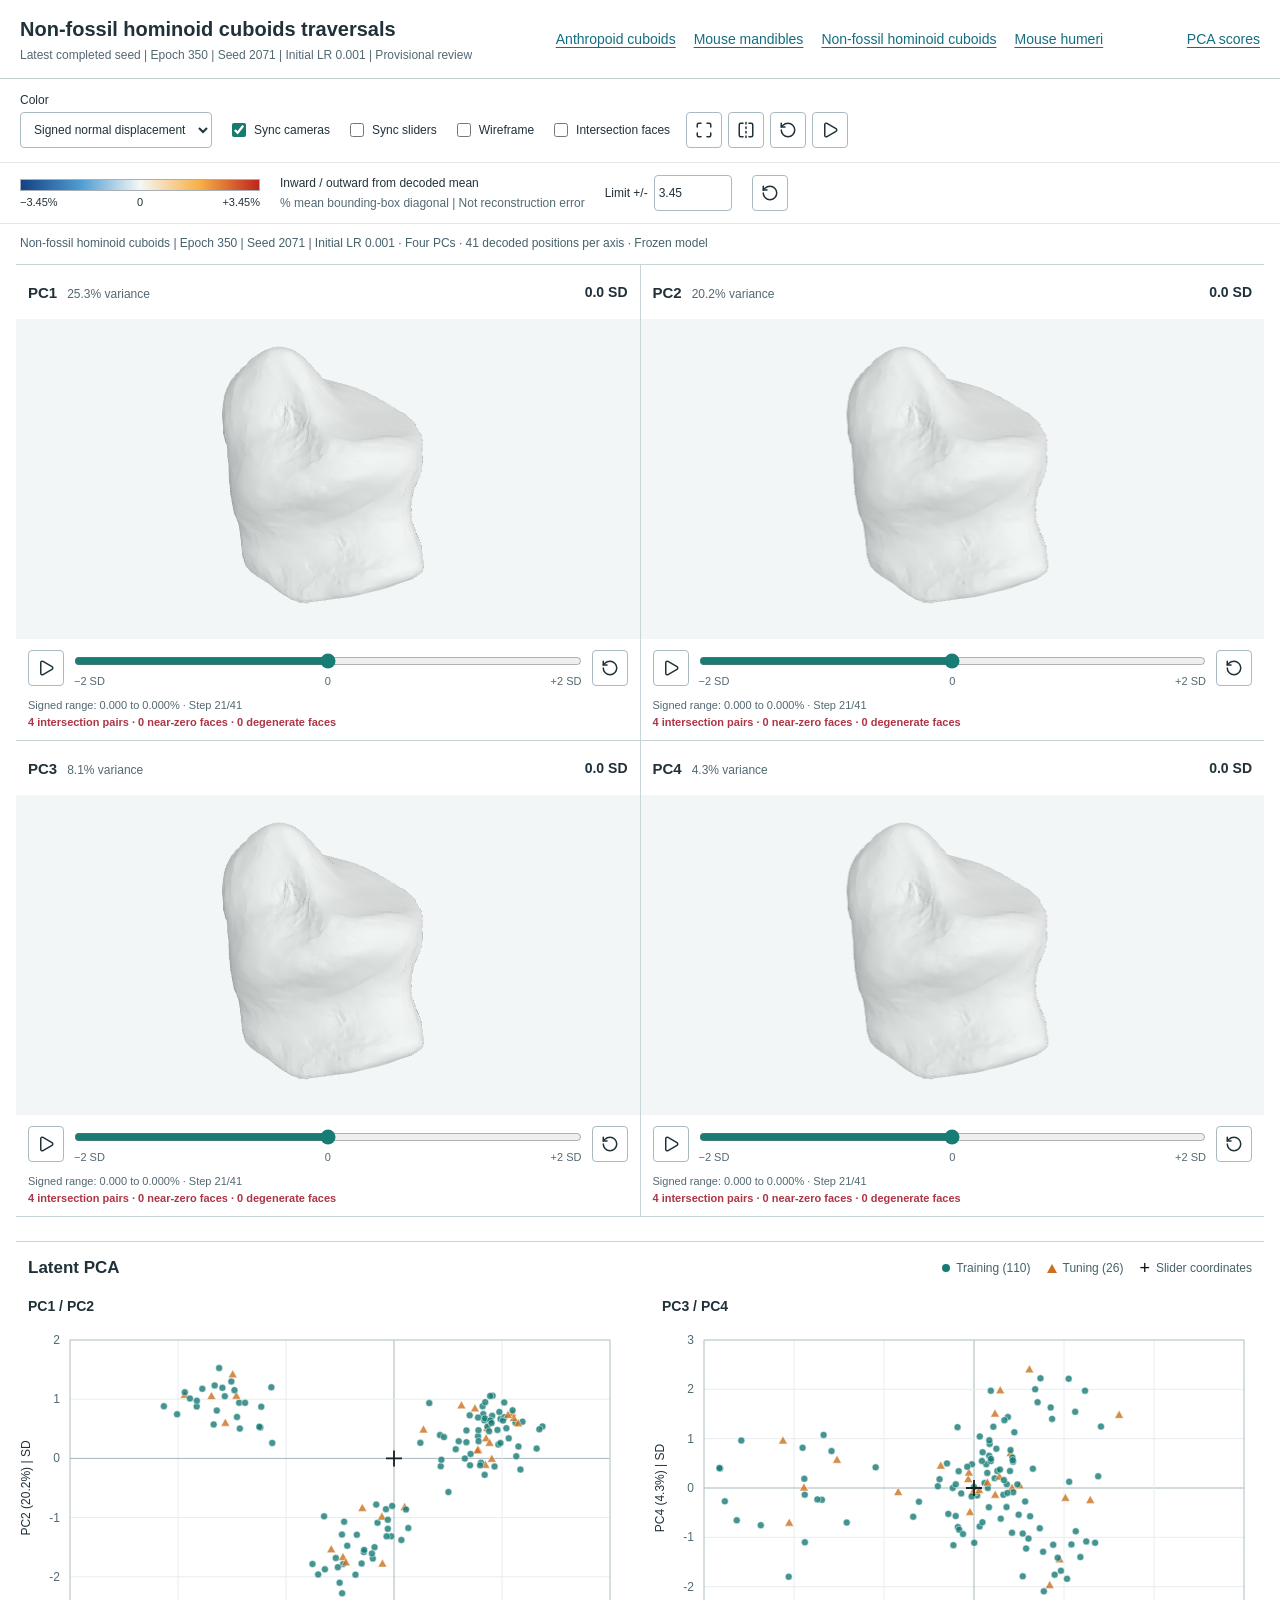
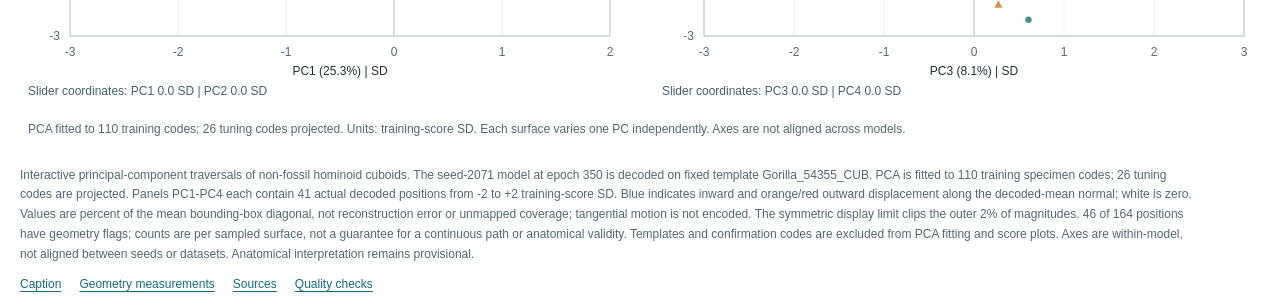
==== site/hominoids/viewer/index.html @ 2d82a7a1 "Publish current four-dataset traversal viewers without score downloads" ====
<!doctype html>
<html lang="en">
<head>
  <meta charset="utf-8">
  <meta name="viewport" content="width=device-width,initial-scale=1">
  <title>Non-fossil hominoid cuboids | Current model traversals</title>
  <link rel="stylesheet" href="traversals.css">
  <script type="importmap">{"imports":{"three":"./vendor/three.module.min.js"}}</script>
</head>
<body>
  <header>
    <div><h1>Non-fossil hominoid cuboids traversals</h1><p>Latest completed seed | Epoch 350 | Seed 2071 | Initial LR 0.001 | Provisional review</p></div>
    <nav aria-label="Datasets"><a href="../../cuboid/viewer/">Anthropoid cuboids</a><a href="../../mandible/viewer/">Mouse mandibles</a><a href="../../hominoids/viewer/" aria-current="page">Non-fossil hominoid cuboids</a><a href="../../humeri/viewer/">Mouse humeri</a></nav><nav aria-label="Review sections"><a href="#scores">PCA scores</a></nav>
  </header>
  <section class="toolbar" aria-label="Traversal controls">
    <label>Color<select id="color"><option value="signed">Signed normal displacement</option><option value="neutral">Neutral surface</option></select></label>
    <label class="check"><input type="checkbox" id="sync-cameras" checked>Sync cameras</label>
    <label class="check"><input type="checkbox" id="sync-sliders">Sync sliders</label>
    <label class="check"><input type="checkbox" id="wire">Wireframe</label>
    <label class="check"><input type="checkbox" id="defects">Intersection faces</label>
    <div class="tools">
      <button id="fit" title="Fit all surfaces" aria-label="Fit all surfaces"><i data-lucide="maximize"></i></button>
      <button id="flip" title="Opposite side" aria-label="Opposite side"><i data-lucide="flip-horizontal"></i></button>
      <button id="zero-all" title="Reset all axes to the decoded mean" aria-label="Reset all axes to the decoded mean"><i data-lucide="rotate-ccw"></i></button>
      <button id="play-all" title="Play all traversals" aria-label="Play all traversals"><i data-lucide="play"></i></button>
    </div>
  </section>
  <section id="scale-bar" class="scale-bar" aria-label="Signed displacement scale">
    <div class="color-scale"><div class="ramp"></div><div class="ticks"><span id="negative-label"></span><span>0</span><span id="positive-label"></span></div></div>
    <div class="scale-copy"><strong>Inward / outward from decoded mean</strong><span>% mean bounding-box diagonal | Not reconstruction error</span></div>
    <label class="scale-input">Limit +/-<input id="limit" type="number" step="0.1" min="0.01" max="20" aria-label="Shared signed displacement limit"></label>
    <button id="scale-reset" title="Restore the shared 98th-percentile scale" aria-label="Restore default color scale"><i data-lucide="rotate-ccw"></i></button>
  </section>
  <p id="status" role="status">Loading verified traversal data...</p>
  <main id="grid" aria-label="Four decoded principal components"></main>
  <section id="scores" class="scores" aria-labelledby="scores-title">
    <div class="scores-heading"><h2 id="scores-title">Latent PCA</h2><div class="score-legend"><span><b class="training-symbol"></b>Training (110)</span><span><b class="tuning-symbol"></b>Tuning (26)</span><span><b class="guide-symbol">+</b>Slider coordinates</span></div></div>
    <div class="plots"><section class="plot-panel"><h3>PC1 / PC2</h3><svg id="scores12" class="score-plot" role="img" aria-label="Training and tuning specimen scores on PC1 and PC2"></svg><output id="score-guide12" class="score-position"></output></section><section class="plot-panel"><h3>PC3 / PC4</h3><svg id="scores34" class="score-plot" role="img" aria-label="Training and tuning specimen scores on PC3 and PC4"></svg><output id="score-guide34" class="score-position"></output></section></div>
    <p class="score-note">PCA fitted to 110 training codes; 26 tuning codes projected. Units: training-score SD. Each surface varies one PC independently. Axes are not aligned across models.</p>
  </section>
  <div id="score-tooltip" class="score-tooltip" role="status" hidden></div>
  <footer>
    <p>Interactive principal-component traversals of non-fossil hominoid cuboids. The seed-2071 model at epoch 350 is decoded on fixed template Gorilla_54355_CUB. PCA is fitted to 110 training specimen codes; 26 tuning codes are projected. Panels PC1-PC4 each contain 41 actual decoded positions from -2 to +2 training-score SD. Blue indicates inward and orange/red outward displacement along the decoded-mean normal; white is zero. Values are percent of the mean bounding-box diagonal, not reconstruction error or unmapped coverage; tangential motion is not encoded. The symmetric display limit clips the outer 2% of magnitudes. 46 of 164 positions have geometry flags; counts are per sampled surface, not a guarantee for a continuous path or anatomical validity. Templates and confirmation codes are excluded from PCA fitting and score plots. Axes are within-model, not aligned between seeds or datasets. Anatomical interpretation remains provisional.
</p>
    <nav aria-label="Evidence"><a href="../traversals/caption.txt">Caption</a><a href="../traversals/geometry.csv">Geometry measurements</a><a href="../traversals/provenance.json">Sources</a><a href="../traversals/QA.txt">Quality checks</a></nav>
  </footer>
  <script src="vendor/lucide.min.js"></script>
  <script type="module" src="traversals.js"></script>
</body>
</html>
---- site/hominoids/viewer/traversals.css ----
*{box-sizing:border-box}body{margin:0;color:#213139;background:#fff;font:14px Arial,system-ui,sans-serif;letter-spacing:0}header{padding:16px 20px;border-bottom:1px solid #c2cdd0;display:flex;flex-wrap:wrap;gap:12px 24px;align-items:center;justify-content:space-between}h1{font-size:20px;line-height:1.35;margin:0}header p{margin:5px 0 0;color:#536872;font-size:12px}a{color:#146d80;text-underline-offset:3px}nav{display:flex;gap:18px;flex-wrap:wrap}label{display:flex;flex-direction:column;gap:5px;font-size:12px;min-width:0}.toolbar{display:flex;flex-wrap:wrap;align-items:end;gap:10px 16px;padding:14px 20px}button,select,input[type=number]{height:36px;border:1px solid #a9bac1;background:#fff;border-radius:4px;color:inherit;font:inherit}select{padding:0 9px;max-width:100%}button{width:36px;flex:0 0 36px;display:grid;place-items:center;cursor:pointer}button:hover{background:#e8eff0}button[aria-pressed=true]{background:#d6eee8;border-color:#287a65}button:disabled{opacity:.4;cursor:wait}button svg{width:18px;height:18px;pointer-events:none}button:focus-visible,input:focus-visible,select:focus-visible,a:focus-visible{outline:2px solid #147286;outline-offset:3px}.tools{display:flex;gap:6px}.check{flex-direction:row;align-items:center;height:36px;white-space:nowrap}input[type=checkbox]{accent-color:#147b6d;width:14px;height:14px}.scale-bar{display:flex;align-items:center;flex-wrap:wrap;gap:12px 20px;border-top:1px solid #e1e6e8;border-bottom:1px solid #e1e6e8;padding:12px 20px}.color-scale{width:240px;max-width:100%;flex:0 1 240px}.ramp{height:12px;border:1px solid #a8b0b5;background:linear-gradient(to right,rgb(20,66,133),rgb(79,156,209),rgb(245,247,245),rgb(247,176,71),rgb(189,38,28))}.ticks{display:flex;justify-content:space-between;font-size:11px;margin-top:5px;font-variant-numeric:tabular-nums}.scale-copy{display:flex;flex-direction:column;gap:4px;font-size:12px;line-height:1.35}.scale-copy strong{font-weight:500}.scale-copy span{color:#536872}.scale-input{flex-direction:row;align-items:center;gap:6px}input[type=number]{width:78px;padding:4px;font-variant-numeric:tabular-nums}#status{padding:0 20px;margin:10px 0;min-height:20px;color:#46616b;font-size:12px;line-height:1.5}main{display:grid;grid-template-columns:repeat(2,minmax(0,1fr));gap:1px;background:#c7d4d8;margin:0 16px;border-top:1px solid #c7d4d8;border-bottom:1px solid #c7d4d8}.panel{min-width:0;background:#fff}.heading{min-height:54px;padding:10px 12px;display:flex;align-items:center;justify-content:space-between;gap:12px}.heading h2{font-size:15px;margin:0;line-height:1.4}.variance{font-size:12px;font-weight:normal;color:#536872;margin-left:10px}.position{font:600 14px Arial,sans-serif;min-width:62px;text-align:right;font-variant-numeric:tabular-nums}.surface{display:block;width:100%;height:320px;touch-action:none;background:#f2f6f7}.slider-row{padding:10px 12px;display:flex;gap:10px;align-items:center}.slider-wrap{flex:1;min-width:0}.slider-wrap input{display:block;width:100%;height:24px;margin:0;accent-color:#167c74;cursor:pointer}.slider-labels{display:flex;justify-content:space-between;font-size:11px;color:#536872;margin-top:2px}.quality{min-height:42px;padding:0 12px 10px;font-size:11px;line-height:1.5;color:#536872;font-variant-numeric:tabular-nums}.quality strong{color:#ae3546;font-weight:600}footer{font-size:12px;padding:14px 20px;line-height:1.65;color:#536872}footer p{max-width:1180px;margin:0 0 8px}footer nav{margin-top:10px}body[data-loaded=loading] main{opacity:.38;pointer-events:none}body[data-loaded=error] #status{color:#ad243b}[hidden]{display:none!important}@media(min-width:1600px){.surface{height:380px}}@media(max-width:650px){header,.toolbar,.scale-bar{padding:12px}.toolbar{gap:10px 12px}.toolbar>label:first-child{width:100%}.toolbar>label:first-child select{width:100%}main{grid-template-columns:minmax(0,1fr);margin:0 8px}.surface{height:280px}.scale-copy{flex-basis:100%;order:3}.color-scale{flex-basis:200px}.scale-bar{gap:10px}#status{padding:0 12px}h1{font-size:18px}footer{padding:14px 12px}.heading{min-height:52px}.variance{margin-left:6px}.quality{min-height:46px}}
.scores{margin:24px 16px 0;border-top:1px solid #c7d4d8;padding-top:16px;scroll-margin-top:12px}.scores-heading{display:flex;align-items:center;justify-content:space-between;gap:12px;flex-wrap:wrap;margin:0 12px 12px}.scores h2{font-size:17px;margin:0}.score-legend{display:flex;gap:16px;flex-wrap:wrap;font-size:12px;color:#46616b}.score-legend span{display:flex;align-items:center;gap:6px}.training-symbol{width:8px;height:8px;border-radius:50%;background:#157b75}.tuning-symbol{width:0;height:0;border-left:5px solid transparent;border-right:5px solid transparent;border-bottom:9px solid #cb711d}.guide-symbol{font-size:18px;color:#111;font-weight:400;line-height:10px}.plots{display:grid;grid-template-columns:repeat(2,minmax(0,1fr));gap:20px}.plot-panel{min-width:0}.plot-panel h3{font-size:14px;margin:8px 12px}.score-plot{width:100%;height:360px;display:block;overflow:visible}.score-plot text{font:12px Arial,sans-serif;fill:#536872}.score-plot .axis-label{fill:#213139}.score-point{stroke:#fff;stroke-width:.5;fill-opacity:.8;cursor:crosshair}.score-point.train{fill:#157b75}.score-point.tune{fill:#cb711d}.score-point:hover{stroke:#111;stroke-width:1.4;fill-opacity:1}.score-guide{fill:none;stroke:#172025;stroke-width:1.8;pointer-events:none}.score-position{display:block;margin:0 12px 8px;font-size:12px;color:#46616b;min-height:18px;line-height:1.5;font-variant-numeric:tabular-nums}.score-note{font-size:12px;color:#536872;line-height:1.6;margin:12px}.score-tooltip{position:fixed;z-index:10;padding:8px 10px;background:#fff;border:1px solid #a9bac1;border-radius:4px;max-width:min(350px,calc(100vw - 16px));font:12px/1.5 Arial,sans-serif;box-shadow:0 2px 8px #0002;overflow-wrap:anywhere;pointer-events:none}a,footer p{overflow-wrap:anywhere}
@media(max-width:650px){.color-scale{flex-basis:150px}.toolbar>label.check{width:auto}.scores{margin:20px 8px 0}.plots{grid-template-columns:minmax(0,1fr);gap:16px}.score-legend{gap:10px}.scores-heading{margin:0 8px 12px}.score-position{font-size:11px}.heading h2{display:flex;flex-wrap:wrap;gap:2px 6px}.variance{margin:0}}
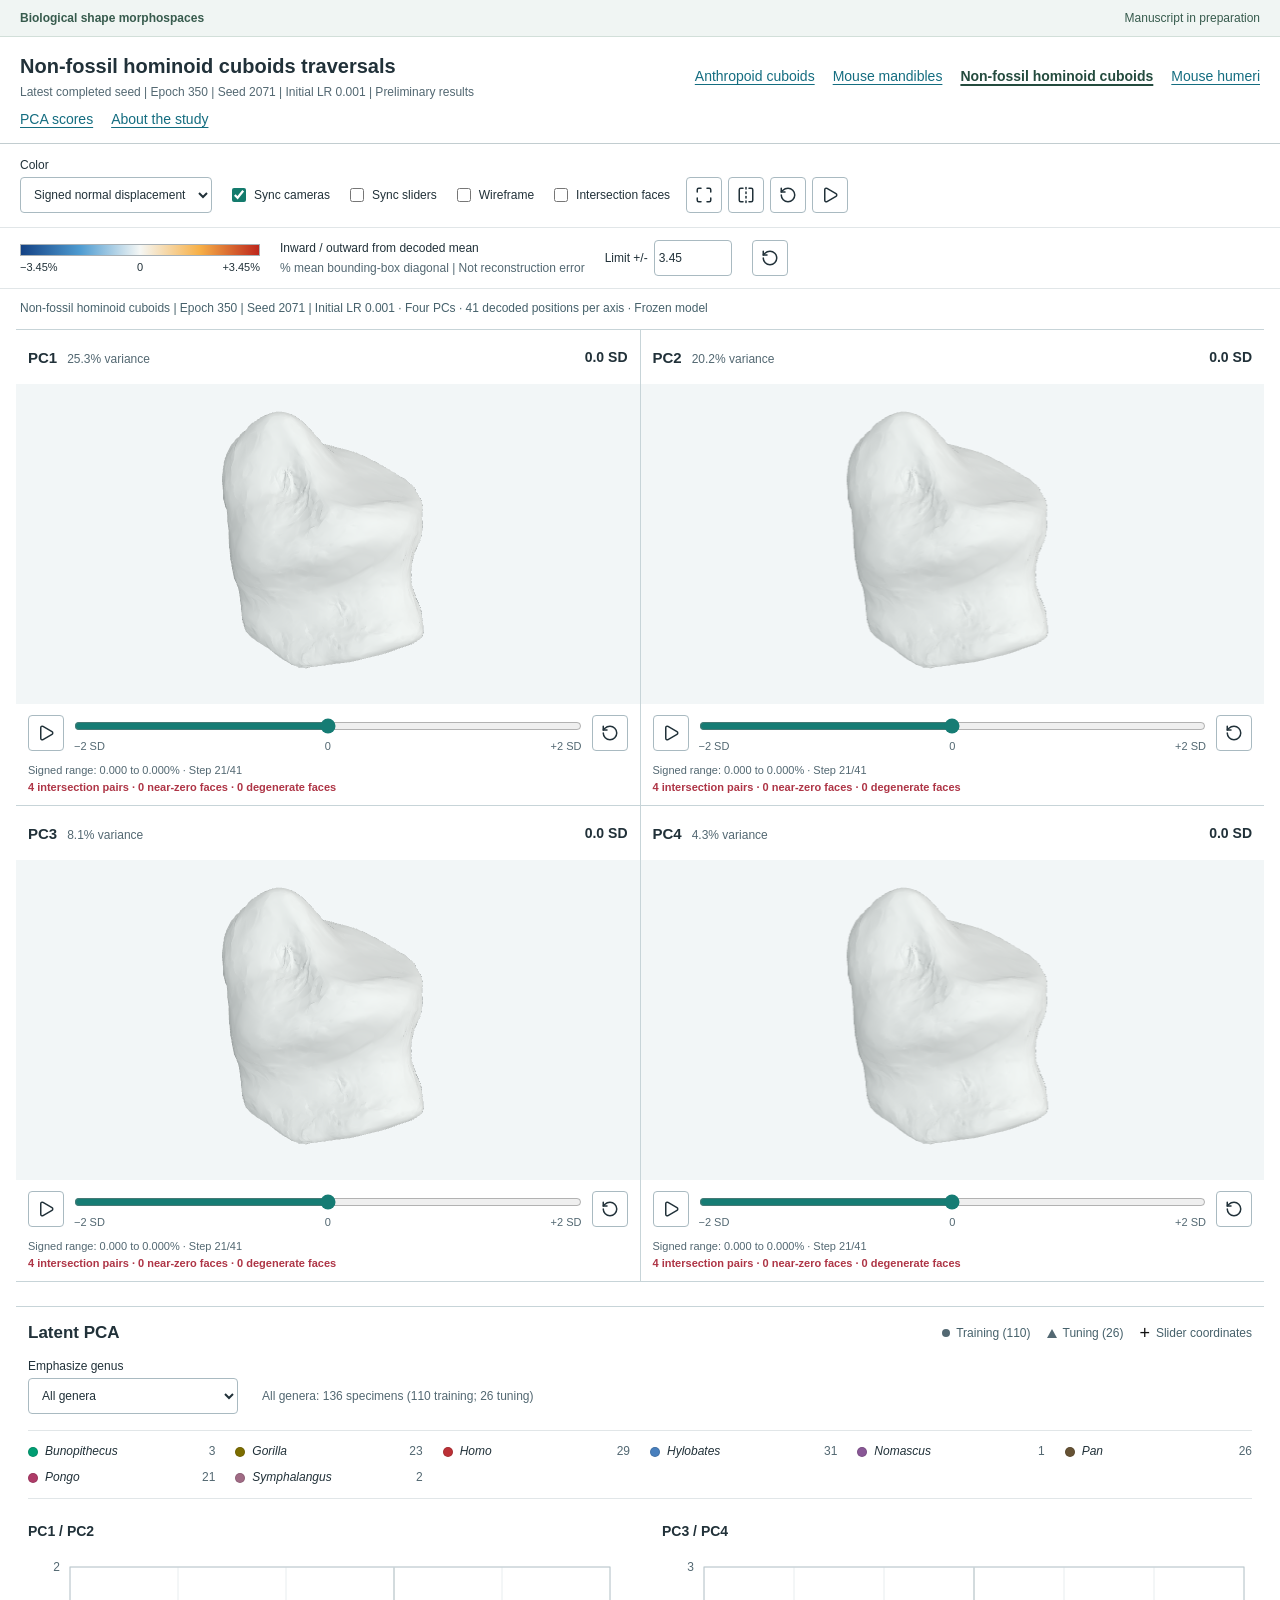
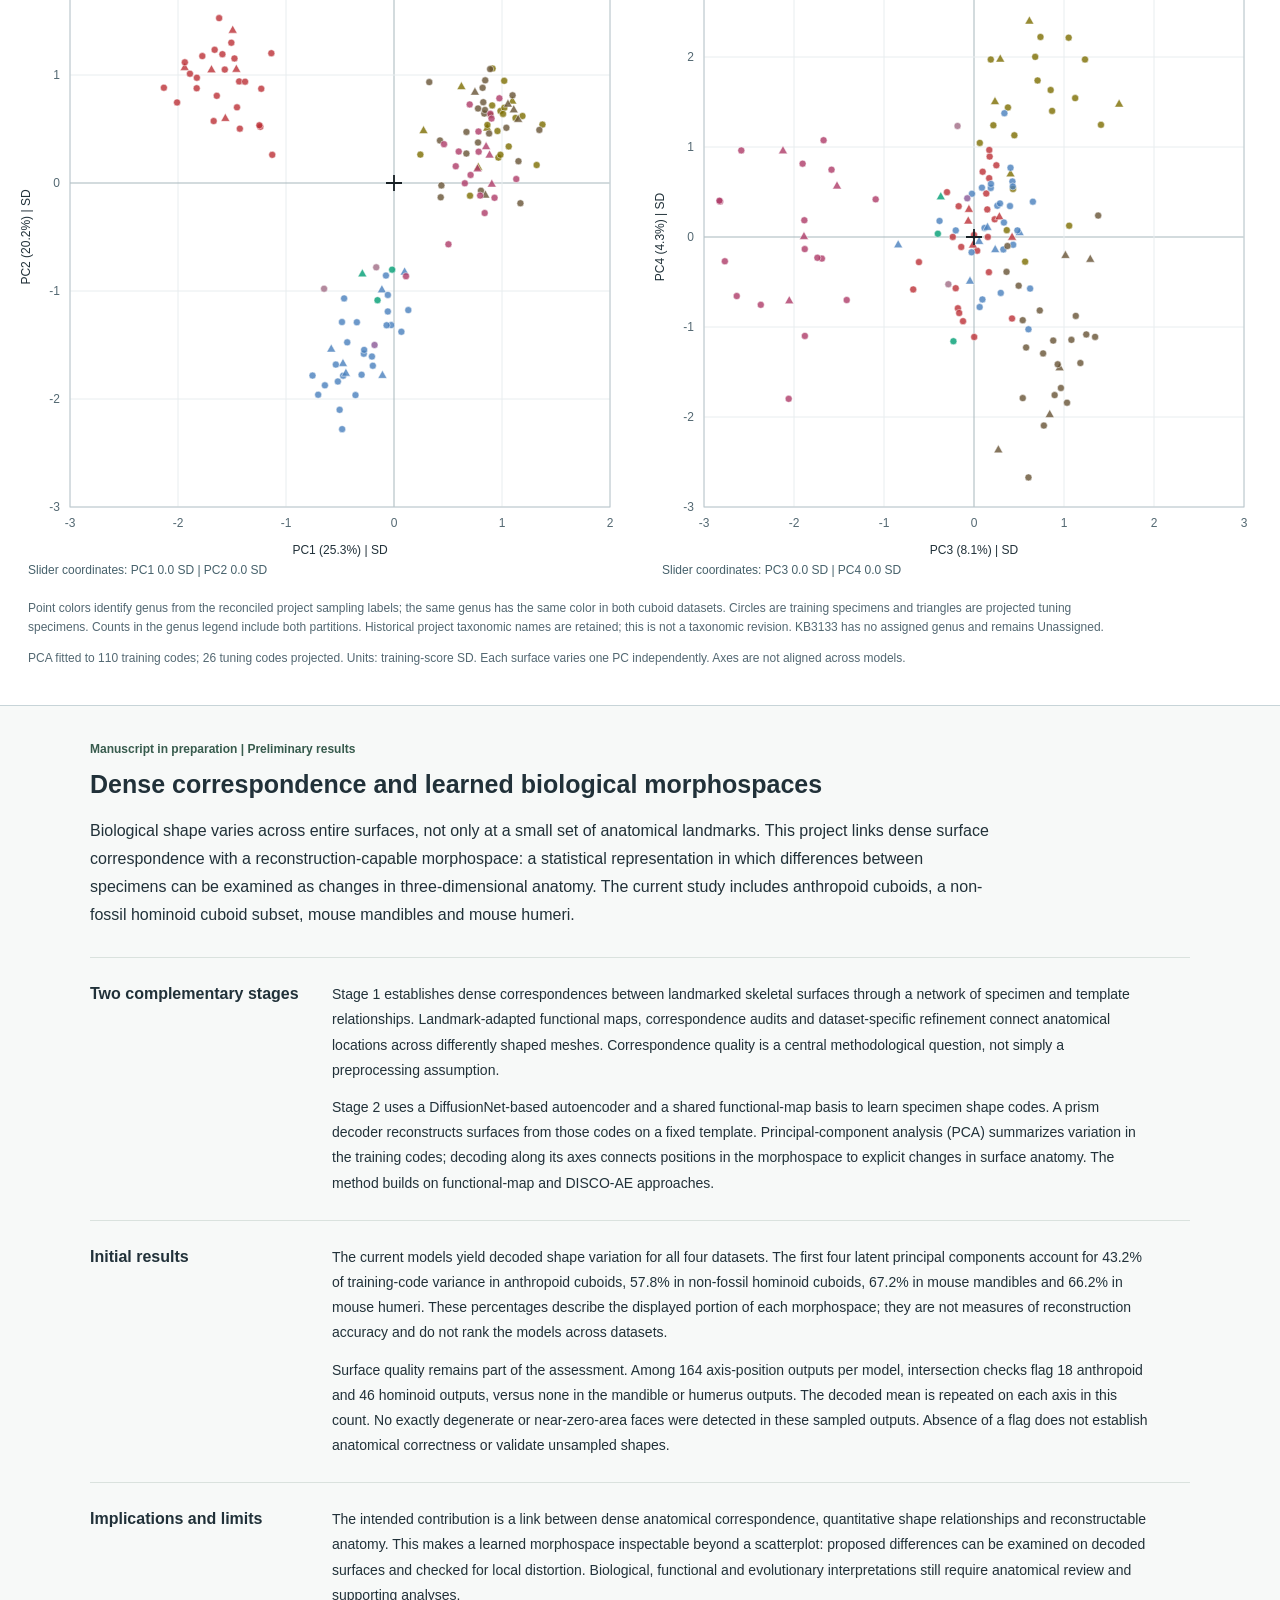
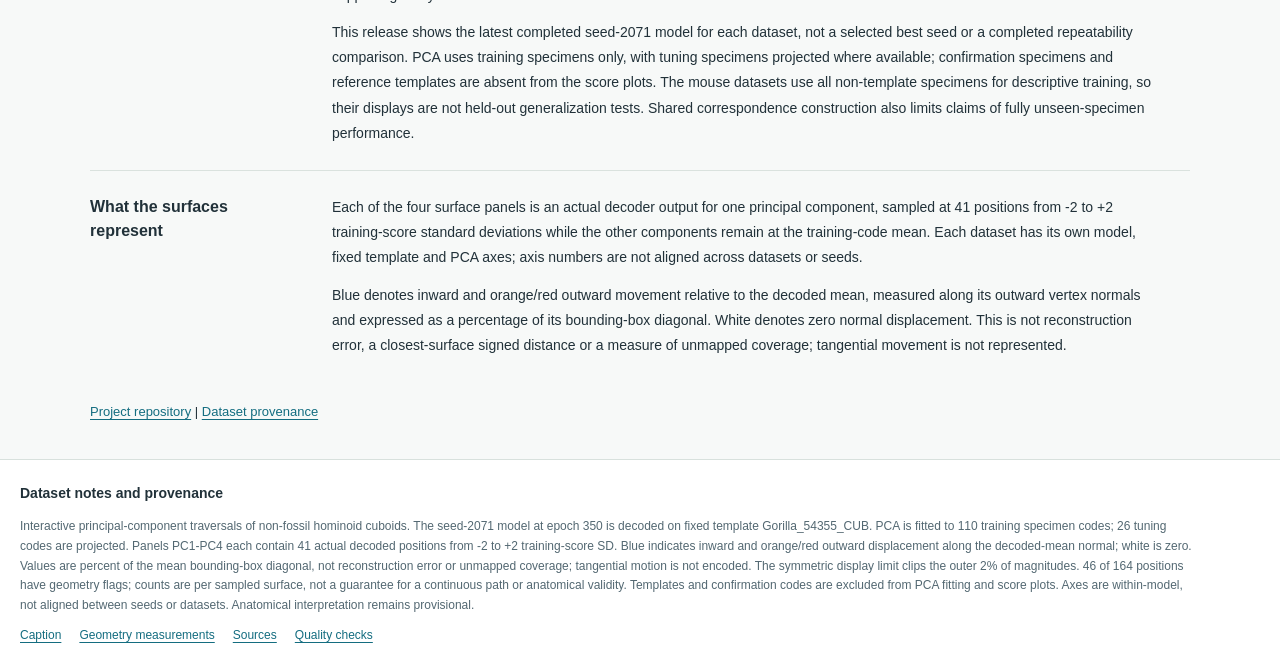
==== commit 9aee0ec1: "Present project context and genus-labelled square PCA plots" ====
--- a/site/hominoids/viewer/index.html
+++ b/site/hominoids/viewer/index.html
@@ -4,13 +4,14 @@
   <meta charset="utf-8">
   <meta name="viewport" content="width=device-width,initial-scale=1">
   <title>Non-fossil hominoid cuboids | Current model traversals</title>
-  <link rel="stylesheet" href="traversals.css">
+  <link rel="stylesheet" href="traversals.css?v=presentation-20261014">
   <script type="importmap">{"imports":{"three":"./vendor/three.module.min.js"}}</script>
 </head>
 <body>
+  <div class="project-masthead"><span>Biological shape morphospaces</span><span>Manuscript in preparation</span></div>
   <header>
-    <div><h1>Non-fossil hominoid cuboids traversals</h1><p>Latest completed seed | Epoch 350 | Seed 2071 | Initial LR 0.001 | Provisional review</p></div>
-    <nav aria-label="Datasets"><a href="../../cuboid/viewer/">Anthropoid cuboids</a><a href="../../mandible/viewer/">Mouse mandibles</a><a href="../../hominoids/viewer/" aria-current="page">Non-fossil hominoid cuboids</a><a href="../../humeri/viewer/">Mouse humeri</a></nav><nav aria-label="Review sections"><a href="#scores">PCA scores</a></nav>
+    <div><h1>Non-fossil hominoid cuboids traversals</h1><p>Latest completed seed | Epoch 350 | Seed 2071 | Initial LR 0.001 | Preliminary results</p></div>
+    <nav aria-label="Datasets"><a href="../../cuboid/viewer/">Anthropoid cuboids</a><a href="../../mandible/viewer/">Mouse mandibles</a><a href="../../hominoids/viewer/" aria-current="page">Non-fossil hominoid cuboids</a><a href="../../humeri/viewer/">Mouse humeri</a></nav><nav aria-label="Review sections"><a href="#scores">PCA scores</a><a href="#project">About the study</a></nav>
   </header>
   <section class="toolbar" aria-label="Traversal controls">
     <label>Color<select id="color"><option value="signed">Signed normal displacement</option><option value="neutral">Neutral surface</option></select></label>
@@ -33,18 +34,46 @@
   </section>
   <p id="status" role="status">Loading verified traversal data...</p>
   <main id="grid" aria-label="Four decoded principal components"></main>
-  <section id="scores" class="scores" aria-labelledby="scores-title">
+  <section id="scores" class="scores genus-scores" aria-labelledby="scores-title">
     <div class="scores-heading"><h2 id="scores-title">Latent PCA</h2><div class="score-legend"><span><b class="training-symbol"></b>Training (110)</span><span><b class="tuning-symbol"></b>Tuning (26)</span><span><b class="guide-symbol">+</b>Slider coordinates</span></div></div>
+    <div class="genus-toolbar"><label for="genus-select">Emphasize genus<select id="genus-select"><option value="">All genera</option></select></label><output id="genus-summary" aria-live="polite"></output></div><ul id="genus-legend" class="genus-legend" aria-label="Genus colors and plotted specimen counts"></ul>
     <div class="plots"><section class="plot-panel"><h3>PC1 / PC2</h3><svg id="scores12" class="score-plot" role="img" aria-label="Training and tuning specimen scores on PC1 and PC2"></svg><output id="score-guide12" class="score-position"></output></section><section class="plot-panel"><h3>PC3 / PC4</h3><svg id="scores34" class="score-plot" role="img" aria-label="Training and tuning specimen scores on PC3 and PC4"></svg><output id="score-guide34" class="score-position"></output></section></div>
+    <p class="taxonomy-note">Point colors identify genus from the reconciled project sampling labels; the same genus has the same color in both cuboid datasets. Circles are training specimens and triangles are projected tuning specimens. Counts in the genus legend include both partitions. Historical project taxonomic names are retained; this is not a taxonomic revision. KB3133 has no assigned genus and remains Unassigned.</p>
     <p class="score-note">PCA fitted to 110 training codes; 26 tuning codes projected. Units: training-score SD. Each surface varies one PC independently. Axes are not aligned across models.</p>
   </section>
   <div id="score-tooltip" class="score-tooltip" role="status" hidden></div>
-  <footer>
+  <!-- PROJECT OVERVIEW START -->
+<section id="project" class="project-overview" aria-labelledby="project-title">
+<div class="project-inner">
+<p class="publication-status">Manuscript in preparation | Preliminary results</p>
+<h2 id="project-title">Dense correspondence and learned biological morphospaces</h2>
+<p class="project-introduction">Biological shape varies across entire surfaces, not only at a small set of anatomical landmarks. This project links dense surface correspondence with a reconstruction-capable morphospace: a statistical representation in which differences between specimens can be examined as changes in three-dimensional anatomy. The current study includes anthropoid cuboids, a non-fossil hominoid cuboid subset, mouse mandibles and mouse humeri.</p>
+<section class="project-section"><h3>Two complementary stages</h3>
+<p>Stage 1 establishes dense correspondences between landmarked skeletal surfaces through a network of specimen and template relationships. Landmark-adapted functional maps, correspondence audits and dataset-specific refinement connect anatomical locations across differently shaped meshes. Correspondence quality is a central methodological question, not simply a preprocessing assumption.</p>
+<p>Stage 2 uses a DiffusionNet-based autoencoder and a shared functional-map basis to learn specimen shape codes. A prism decoder reconstructs surfaces from those codes on a fixed template. Principal-component analysis (PCA) summarizes variation in the training codes; decoding along its axes connects positions in the morphospace to explicit changes in surface anatomy. The method builds on functional-map and DISCO-AE approaches.</p>
+</section>
+<section class="project-section"><h3>Initial results</h3>
+<p>The current models yield decoded shape variation for all four datasets. The first four latent principal components account for 43.2% of training-code variance in anthropoid cuboids, 57.8% in non-fossil hominoid cuboids, 67.2% in mouse mandibles and 66.2% in mouse humeri. These percentages describe the displayed portion of each morphospace; they are not measures of reconstruction accuracy and do not rank the models across datasets.</p>
+<p>Surface quality remains part of the assessment. Among 164 axis-position outputs per model, intersection checks flag 18 anthropoid and 46 hominoid outputs, versus none in the mandible or humerus outputs. The decoded mean is repeated on each axis in this count. No exactly degenerate or near-zero-area faces were detected in these sampled outputs. Absence of a flag does not establish anatomical correctness or validate unsampled shapes.</p>
+</section>
+<section class="project-section"><h3>Implications and limits</h3>
+<p>The intended contribution is a link between dense anatomical correspondence, quantitative shape relationships and reconstructable anatomy. This makes a learned morphospace inspectable beyond a scatterplot: proposed differences can be examined on decoded surfaces and checked for local distortion. Biological, functional and evolutionary interpretations still require anatomical review and supporting analyses.</p>
+<p>This release shows the latest completed seed-2071 model for each dataset, not a selected best seed or a completed repeatability comparison. PCA uses training specimens only, with tuning specimens projected where available; confirmation specimens and reference templates are absent from the score plots. The mouse datasets use all non-template specimens for descriptive training, so their displays are not held-out generalization tests. Shared correspondence construction also limits claims of fully unseen-specimen performance.</p>
+</section>
+<section class="project-section"><h3>What the surfaces represent</h3>
+<p>Each of the four surface panels is an actual decoder output for one principal component, sampled at 41 positions from -2 to +2 training-score standard deviations while the other components remain at the training-code mean. Each dataset has its own model, fixed template and PCA axes; axis numbers are not aligned across datasets or seeds.</p>
+<p>Blue denotes inward and orange/red outward movement relative to the decoded mean, measured along its outward vertex normals and expressed as a percentage of its bounding-box diagonal. White denotes zero normal displacement. This is not reconstruction error, a closest-surface signed distance or a measure of unmapped coverage; tangential movement is not represented.</p>
+</section>
+<p class="project-source"><a href="https://github.com/oothomas/anthropoid-cuboid-signed-traversal-viewer">Project repository</a> | <a href="../traversals/provenance.json">Dataset provenance</a></p>
+</div></section>
+<!-- PROJECT OVERVIEW END -->
+<footer>
+    <h2>Dataset notes and provenance</h2>
     <p>Interactive principal-component traversals of non-fossil hominoid cuboids. The seed-2071 model at epoch 350 is decoded on fixed template Gorilla_54355_CUB. PCA is fitted to 110 training specimen codes; 26 tuning codes are projected. Panels PC1-PC4 each contain 41 actual decoded positions from -2 to +2 training-score SD. Blue indicates inward and orange/red outward displacement along the decoded-mean normal; white is zero. Values are percent of the mean bounding-box diagonal, not reconstruction error or unmapped coverage; tangential motion is not encoded. The symmetric display limit clips the outer 2% of magnitudes. 46 of 164 positions have geometry flags; counts are per sampled surface, not a guarantee for a continuous path or anatomical validity. Templates and confirmation codes are excluded from PCA fitting and score plots. Axes are within-model, not aligned between seeds or datasets. Anatomical interpretation remains provisional.
 </p>
     <nav aria-label="Evidence"><a href="../traversals/caption.txt">Caption</a><a href="../traversals/geometry.csv">Geometry measurements</a><a href="../traversals/provenance.json">Sources</a><a href="../traversals/QA.txt">Quality checks</a></nav>
   </footer>
   <script src="vendor/lucide.min.js"></script>
-  <script type="module" src="traversals.js"></script>
+  <script type="module" src="traversals.js?v=presentation-20261014"></script>
 </body>
 </html>
--- a/site/hominoids/viewer/traversals.css
+++ b/site/hominoids/viewer/traversals.css
@@ -1,3 +1,10 @@
 *{box-sizing:border-box}body{margin:0;color:#213139;background:#fff;font:14px Arial,system-ui,sans-serif;letter-spacing:0}header{padding:16px 20px;border-bottom:1px solid #c2cdd0;display:flex;flex-wrap:wrap;gap:12px 24px;align-items:center;justify-content:space-between}h1{font-size:20px;line-height:1.35;margin:0}header p{margin:5px 0 0;color:#536872;font-size:12px}a{color:#146d80;text-underline-offset:3px}nav{display:flex;gap:18px;flex-wrap:wrap}label{display:flex;flex-direction:column;gap:5px;font-size:12px;min-width:0}.toolbar{display:flex;flex-wrap:wrap;align-items:end;gap:10px 16px;padding:14px 20px}button,select,input[type=number]{height:36px;border:1px solid #a9bac1;background:#fff;border-radius:4px;color:inherit;font:inherit}select{padding:0 9px;max-width:100%}button{width:36px;flex:0 0 36px;display:grid;place-items:center;cursor:pointer}button:hover{background:#e8eff0}button[aria-pressed=true]{background:#d6eee8;border-color:#287a65}button:disabled{opacity:.4;cursor:wait}button svg{width:18px;height:18px;pointer-events:none}button:focus-visible,input:focus-visible,select:focus-visible,a:focus-visible{outline:2px solid #147286;outline-offset:3px}.tools{display:flex;gap:6px}.check{flex-direction:row;align-items:center;height:36px;white-space:nowrap}input[type=checkbox]{accent-color:#147b6d;width:14px;height:14px}.scale-bar{display:flex;align-items:center;flex-wrap:wrap;gap:12px 20px;border-top:1px solid #e1e6e8;border-bottom:1px solid #e1e6e8;padding:12px 20px}.color-scale{width:240px;max-width:100%;flex:0 1 240px}.ramp{height:12px;border:1px solid #a8b0b5;background:linear-gradient(to right,rgb(20,66,133),rgb(79,156,209),rgb(245,247,245),rgb(247,176,71),rgb(189,38,28))}.ticks{display:flex;justify-content:space-between;font-size:11px;margin-top:5px;font-variant-numeric:tabular-nums}.scale-copy{display:flex;flex-direction:column;gap:4px;font-size:12px;line-height:1.35}.scale-copy strong{font-weight:500}.scale-copy span{color:#536872}.scale-input{flex-direction:row;align-items:center;gap:6px}input[type=number]{width:78px;padding:4px;font-variant-numeric:tabular-nums}#status{padding:0 20px;margin:10px 0;min-height:20px;color:#46616b;font-size:12px;line-height:1.5}main{display:grid;grid-template-columns:repeat(2,minmax(0,1fr));gap:1px;background:#c7d4d8;margin:0 16px;border-top:1px solid #c7d4d8;border-bottom:1px solid #c7d4d8}.panel{min-width:0;background:#fff}.heading{min-height:54px;padding:10px 12px;display:flex;align-items:center;justify-content:space-between;gap:12px}.heading h2{font-size:15px;margin:0;line-height:1.4}.variance{font-size:12px;font-weight:normal;color:#536872;margin-left:10px}.position{font:600 14px Arial,sans-serif;min-width:62px;text-align:right;font-variant-numeric:tabular-nums}.surface{display:block;width:100%;height:320px;touch-action:none;background:#f2f6f7}.slider-row{padding:10px 12px;display:flex;gap:10px;align-items:center}.slider-wrap{flex:1;min-width:0}.slider-wrap input{display:block;width:100%;height:24px;margin:0;accent-color:#167c74;cursor:pointer}.slider-labels{display:flex;justify-content:space-between;font-size:11px;color:#536872;margin-top:2px}.quality{min-height:42px;padding:0 12px 10px;font-size:11px;line-height:1.5;color:#536872;font-variant-numeric:tabular-nums}.quality strong{color:#ae3546;font-weight:600}footer{font-size:12px;padding:14px 20px;line-height:1.65;color:#536872}footer p{max-width:1180px;margin:0 0 8px}footer nav{margin-top:10px}body[data-loaded=loading] main{opacity:.38;pointer-events:none}body[data-loaded=error] #status{color:#ad243b}[hidden]{display:none!important}@media(min-width:1600px){.surface{height:380px}}@media(max-width:650px){header,.toolbar,.scale-bar{padding:12px}.toolbar{gap:10px 12px}.toolbar>label:first-child{width:100%}.toolbar>label:first-child select{width:100%}main{grid-template-columns:minmax(0,1fr);margin:0 8px}.surface{height:280px}.scale-copy{flex-basis:100%;order:3}.color-scale{flex-basis:200px}.scale-bar{gap:10px}#status{padding:0 12px}h1{font-size:18px}footer{padding:14px 12px}.heading{min-height:52px}.variance{margin-left:6px}.quality{min-height:46px}}
 .scores{margin:24px 16px 0;border-top:1px solid #c7d4d8;padding-top:16px;scroll-margin-top:12px}.scores-heading{display:flex;align-items:center;justify-content:space-between;gap:12px;flex-wrap:wrap;margin:0 12px 12px}.scores h2{font-size:17px;margin:0}.score-legend{display:flex;gap:16px;flex-wrap:wrap;font-size:12px;color:#46616b}.score-legend span{display:flex;align-items:center;gap:6px}.training-symbol{width:8px;height:8px;border-radius:50%;background:#157b75}.tuning-symbol{width:0;height:0;border-left:5px solid transparent;border-right:5px solid transparent;border-bottom:9px solid #cb711d}.guide-symbol{font-size:18px;color:#111;font-weight:400;line-height:10px}.plots{display:grid;grid-template-columns:repeat(2,minmax(0,1fr));gap:20px}.plot-panel{min-width:0}.plot-panel h3{font-size:14px;margin:8px 12px}.score-plot{width:100%;height:360px;display:block;overflow:visible}.score-plot text{font:12px Arial,sans-serif;fill:#536872}.score-plot .axis-label{fill:#213139}.score-point{stroke:#fff;stroke-width:.5;fill-opacity:.8;cursor:crosshair}.score-point.train{fill:#157b75}.score-point.tune{fill:#cb711d}.score-point:hover{stroke:#111;stroke-width:1.4;fill-opacity:1}.score-guide{fill:none;stroke:#172025;stroke-width:1.8;pointer-events:none}.score-position{display:block;margin:0 12px 8px;font-size:12px;color:#46616b;min-height:18px;line-height:1.5;font-variant-numeric:tabular-nums}.score-note{font-size:12px;color:#536872;line-height:1.6;margin:12px}.score-tooltip{position:fixed;z-index:10;padding:8px 10px;background:#fff;border:1px solid #a9bac1;border-radius:4px;max-width:min(350px,calc(100vw - 16px));font:12px/1.5 Arial,sans-serif;box-shadow:0 2px 8px #0002;overflow-wrap:anywhere;pointer-events:none}a,footer p{overflow-wrap:anywhere}
 @media(max-width:650px){.color-scale{flex-basis:150px}.toolbar>label.check{width:auto}.scores{margin:20px 8px 0}.plots{grid-template-columns:minmax(0,1fr);gap:16px}.score-legend{gap:10px}.scores-heading{margin:0 8px 12px}.score-position{font-size:11px}.heading h2{display:flex;flex-wrap:wrap;gap:2px 6px}.variance{margin:0}}
+.project-masthead{padding:9px 20px;background:#f0f5f3;border-bottom:1px solid #d2dfd9;display:flex;justify-content:space-between;gap:6px 20px;flex-wrap:wrap;font-size:12px;line-height:1.5;color:#375b4d}
+.score-plot{height:auto;aspect-ratio:1/1;overflow:hidden}
+.project-masthead span:first-child{font-weight:600}header nav a[aria-current=page]{color:#244b3e;font-weight:600;text-decoration-thickness:2px}
+.project-overview{margin-top:36px;padding:36px 28px;background:#f7f9f8;border-top:1px solid #c7d4d8;border-bottom:1px solid #d8e1dd;scroll-margin-top:16px}
+.project-inner{max-width:1100px;margin:0 auto}.publication-status{font-size:12px;font-weight:600;color:#375b4d;margin:0 0 12px}.project-overview h2{font-size:25px;line-height:1.35;font-weight:600;margin:0 0 16px;max-width:760px}.project-introduction{font-size:16px;line-height:1.75;max-width:900px;margin:0 0 28px}.project-section{display:grid;grid-template-columns:210px minmax(0,1fr);gap:0 32px;padding:24px 0;border-top:1px solid #dae2de}.project-section h3{font-size:16px;line-height:1.5;margin:0;grid-row:1/span 3}.project-section p{font-size:14px;line-height:1.8;margin:0 0 12px;grid-column:2;max-width:820px}.project-section p:last-child{margin-bottom:0}.project-source{font-size:13px;line-height:1.6;margin:20px 0 0}.project-overview p{overflow-wrap:break-word}footer h2{font-size:14px;font-weight:600;color:#213139;margin:8px 0 12px}
+.genus-toolbar{display:flex;align-items:end;gap:12px 24px;flex-wrap:wrap;margin:16px 12px}.genus-toolbar label{min-width:210px}.genus-toolbar output{font-size:12px;color:#536872;padding-bottom:9px;line-height:1.5}.genus-legend{list-style:none;margin:0 12px 16px;padding:12px 0;display:grid;grid-template-columns:repeat(auto-fit,minmax(166px,1fr));gap:9px 20px;border-top:1px solid #e1e6e8;border-bottom:1px solid #e1e6e8}.genus-legend li{display:flex;align-items:center;gap:7px;font-size:12px;line-height:1.4;min-width:0}.genus-name{font-style:italic;overflow-wrap:anywhere}.genus-swatch{width:10px;height:10px;flex:0 0 10px;border:1px solid #0002;border-radius:50%}.genus-count{color:#536872;font-variant-numeric:tabular-nums;margin-left:auto;min-width:20px;text-align:right}.genus-legend li.muted{opacity:.45}.score-point.muted{opacity:.12}.score-point.emphasized{fill-opacity:1;stroke:#263339;stroke-width:.8}.score-point:focus-visible{outline:none;stroke:#101a1c;stroke-width:2;fill-opacity:1}.genus-scores .training-symbol{background:#536872}.genus-scores .tuning-symbol{border-bottom-color:#536872}.taxonomy-note{font-size:12px;line-height:1.6;color:#536872;margin:12px;max-width:1100px}
+@media(max-width:650px){.project-masthead{padding:8px 12px}.project-overview{padding:28px 20px;margin-top:24px}.project-overview h2{font-size:22px}.project-introduction{font-size:15px}.project-section{display:block;padding:20px 0}.project-section h3{margin:0 0 10px}.project-section p{font-size:14px}.genus-toolbar{margin:12px 8px;gap:8px}.genus-toolbar label{width:100%}.genus-toolbar output{padding-bottom:0}.genus-legend{margin:0 8px 12px;grid-template-columns:repeat(2,minmax(0,1fr));gap:9px 15px;font-size:11px}.genus-legend li{font-size:11px}}
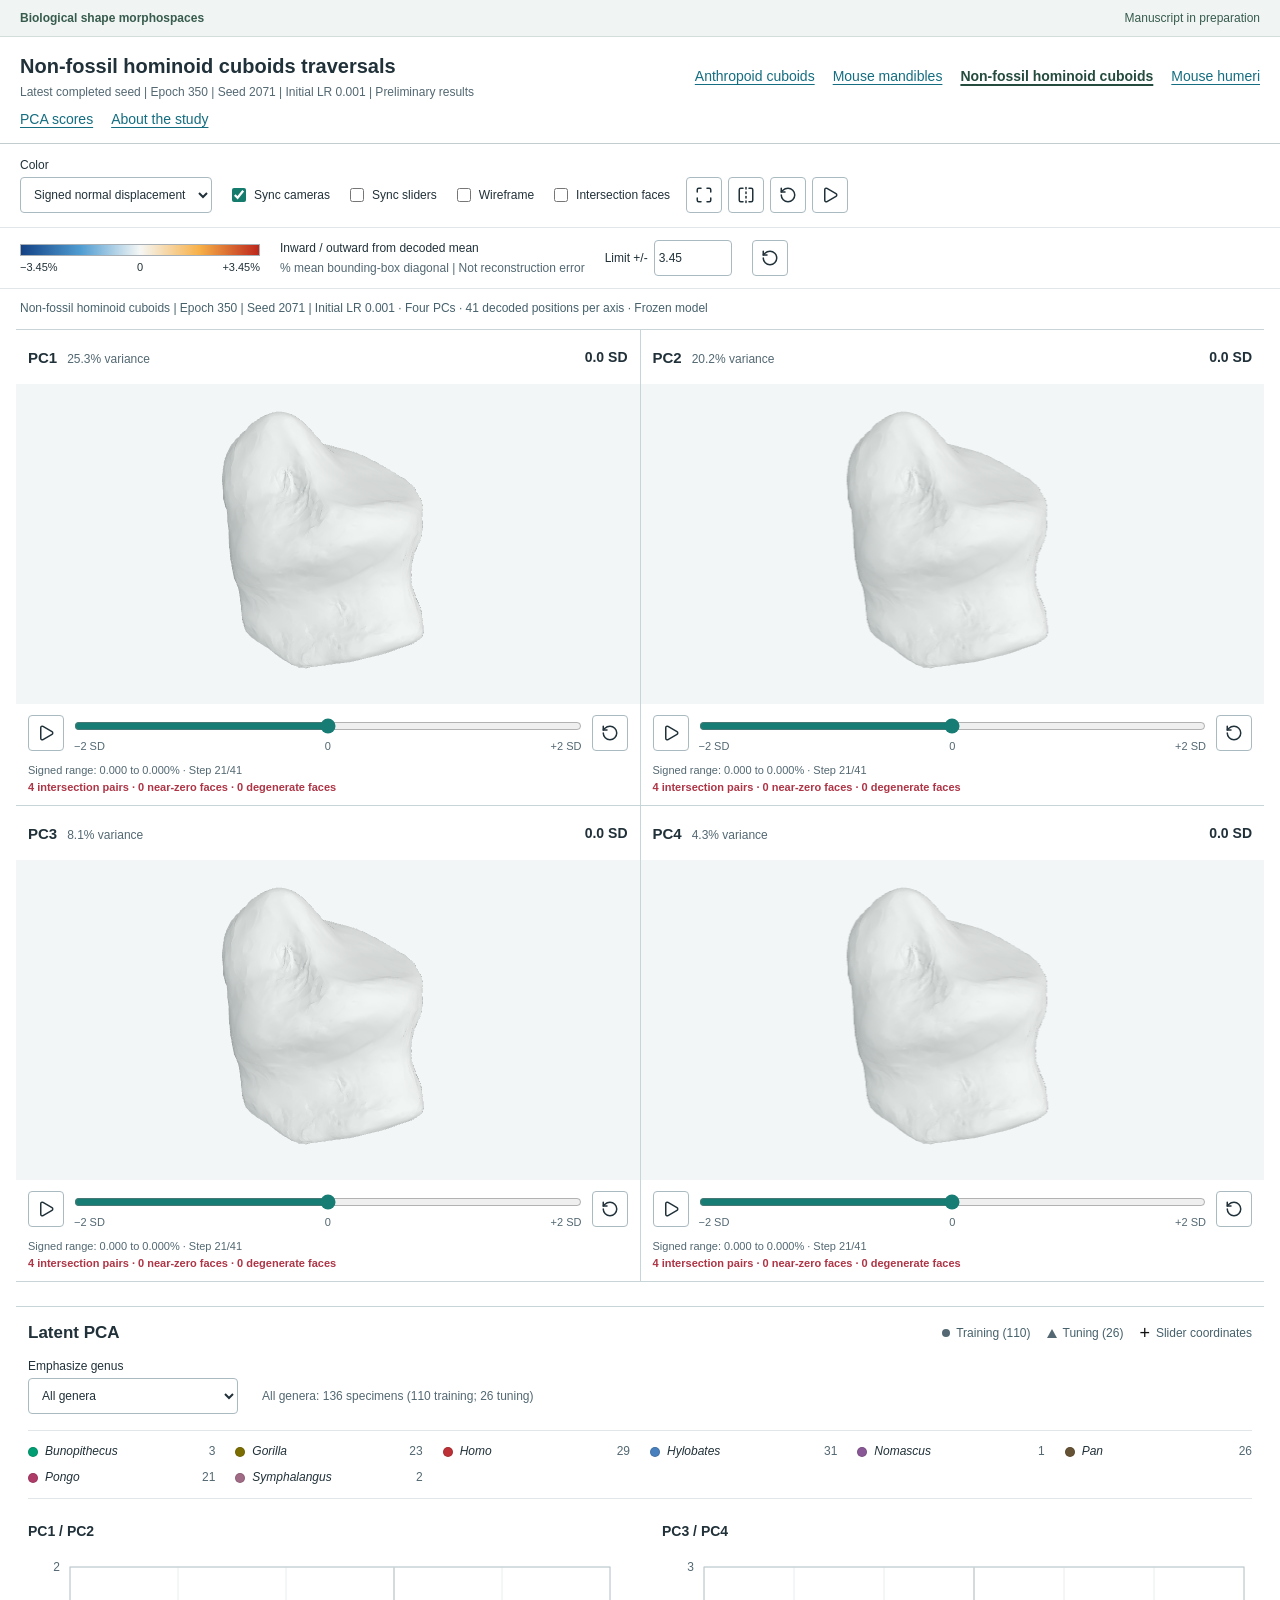
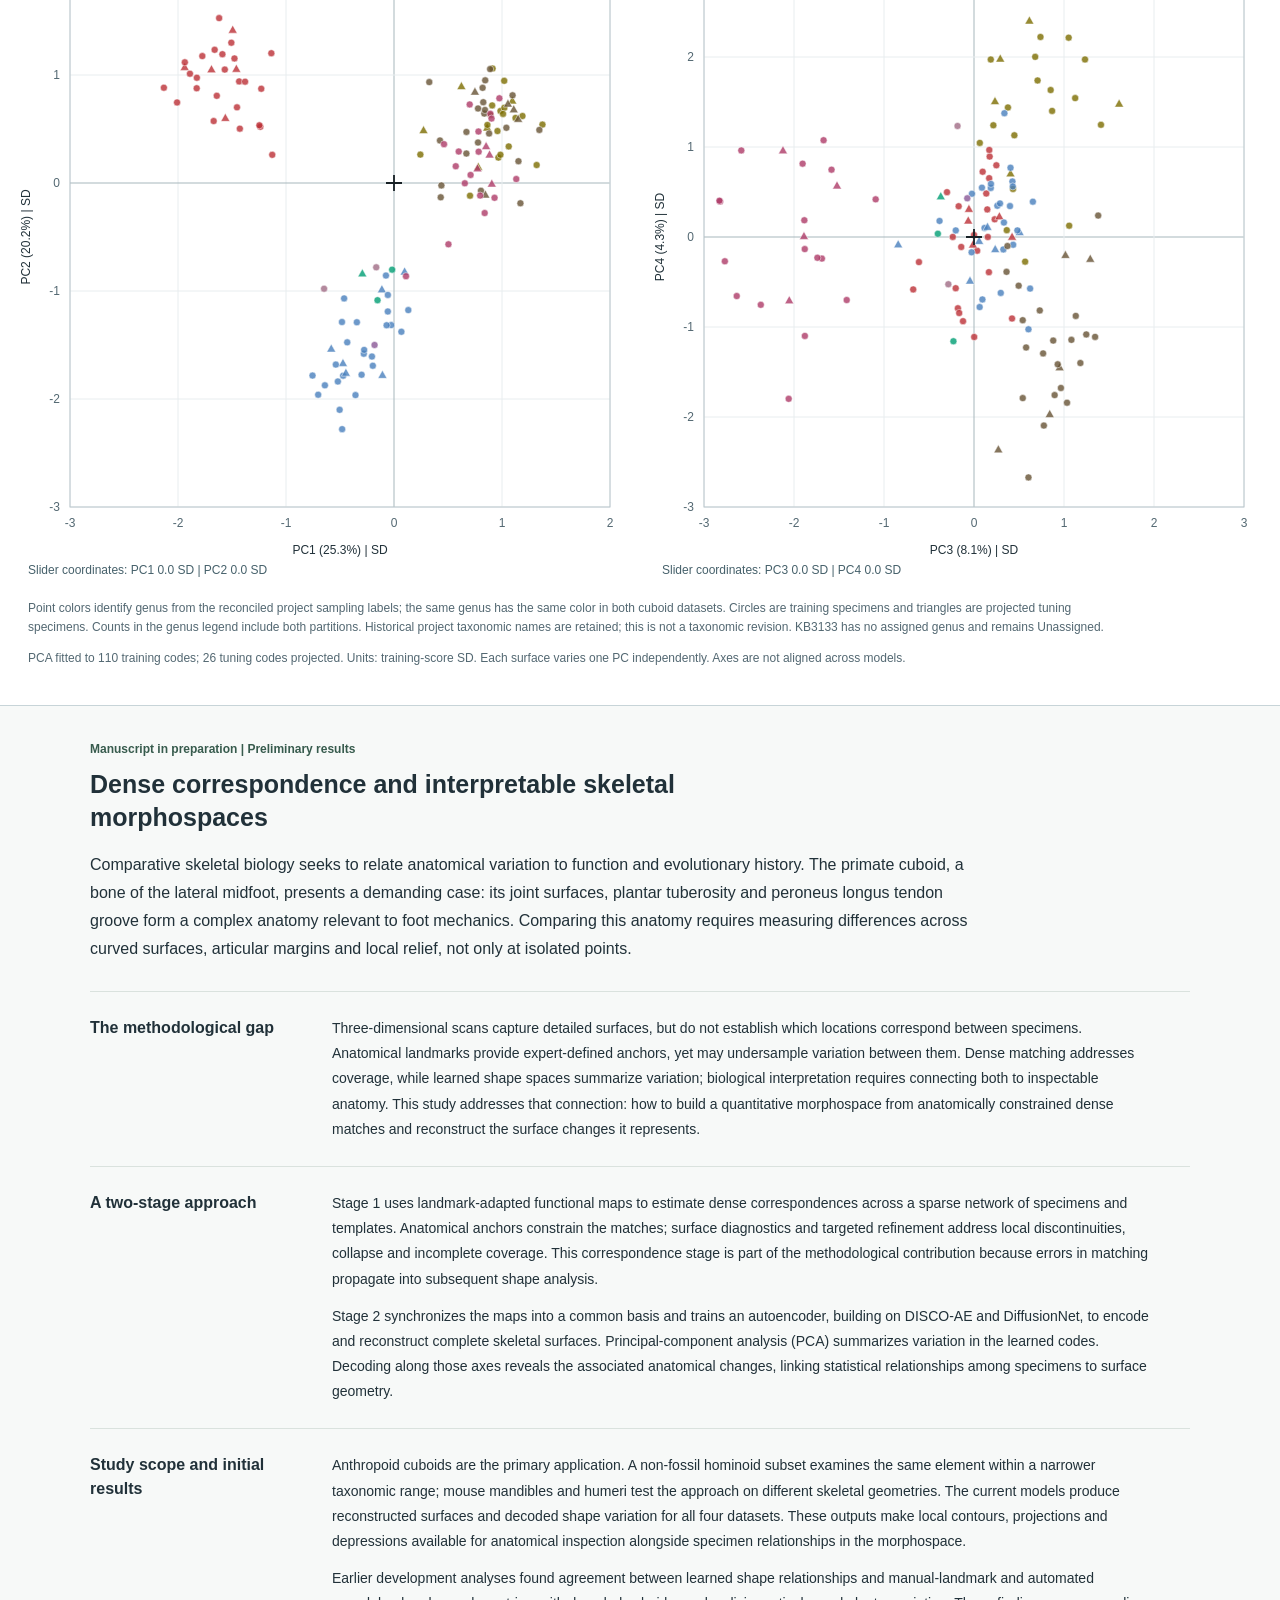
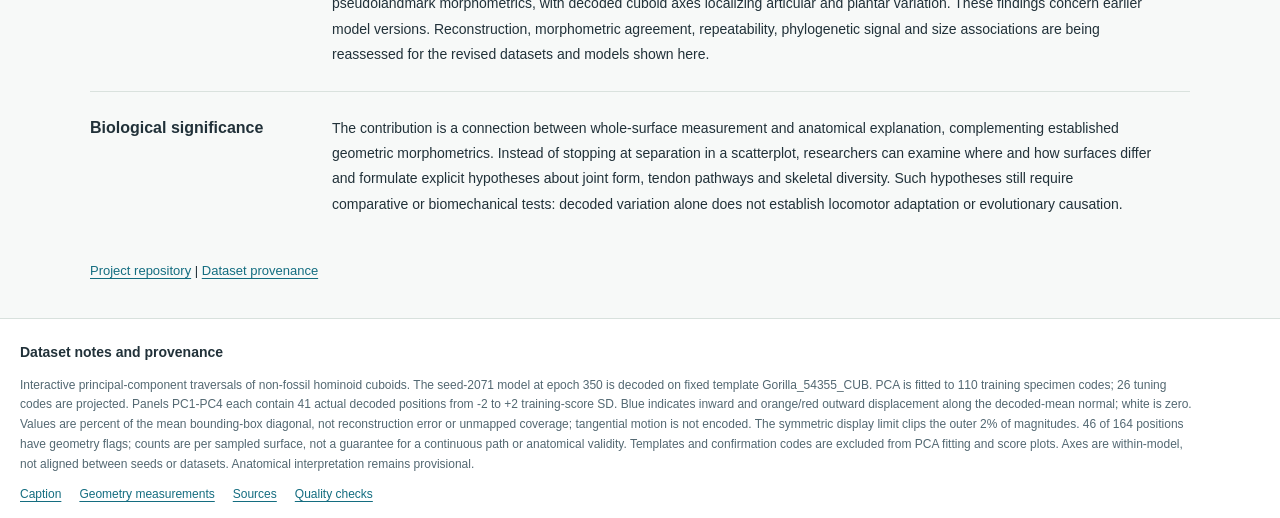
==== commit 19711f57: "Ground study introduction in biological rationale and manuscript evidence" ====
--- a/site/hominoids/viewer/index.html
+++ b/site/hominoids/viewer/index.html
@@ -46,23 +46,21 @@
 <section id="project" class="project-overview" aria-labelledby="project-title">
 <div class="project-inner">
 <p class="publication-status">Manuscript in preparation | Preliminary results</p>
-<h2 id="project-title">Dense correspondence and learned biological morphospaces</h2>
-<p class="project-introduction">Biological shape varies across entire surfaces, not only at a small set of anatomical landmarks. This project links dense surface correspondence with a reconstruction-capable morphospace: a statistical representation in which differences between specimens can be examined as changes in three-dimensional anatomy. The current study includes anthropoid cuboids, a non-fossil hominoid cuboid subset, mouse mandibles and mouse humeri.</p>
-<section class="project-section"><h3>Two complementary stages</h3>
-<p>Stage 1 establishes dense correspondences between landmarked skeletal surfaces through a network of specimen and template relationships. Landmark-adapted functional maps, correspondence audits and dataset-specific refinement connect anatomical locations across differently shaped meshes. Correspondence quality is a central methodological question, not simply a preprocessing assumption.</p>
-<p>Stage 2 uses a DiffusionNet-based autoencoder and a shared functional-map basis to learn specimen shape codes. A prism decoder reconstructs surfaces from those codes on a fixed template. Principal-component analysis (PCA) summarizes variation in the training codes; decoding along its axes connects positions in the morphospace to explicit changes in surface anatomy. The method builds on functional-map and DISCO-AE approaches.</p>
+<h2 id="project-title">Dense correspondence and interpretable skeletal morphospaces</h2>
+<p class="project-introduction">Comparative skeletal biology seeks to relate anatomical variation to function and evolutionary history. The primate cuboid, a bone of the lateral midfoot, presents a demanding case: its joint surfaces, plantar tuberosity and peroneus longus tendon groove form a complex anatomy relevant to foot mechanics. Comparing this anatomy requires measuring differences across curved surfaces, articular margins and local relief, not only at isolated points.</p>
+<section class="project-section"><h3>The methodological gap</h3>
+<p>Three-dimensional scans capture detailed surfaces, but do not establish which locations correspond between specimens. Anatomical landmarks provide expert-defined anchors, yet may undersample variation between them. Dense matching addresses coverage, while learned shape spaces summarize variation; biological interpretation requires connecting both to inspectable anatomy. This study addresses that connection: how to build a quantitative morphospace from anatomically constrained dense matches and reconstruct the surface changes it represents.</p>
 </section>
-<section class="project-section"><h3>Initial results</h3>
-<p>The current models yield decoded shape variation for all four datasets. The first four latent principal components account for 43.2% of training-code variance in anthropoid cuboids, 57.8% in non-fossil hominoid cuboids, 67.2% in mouse mandibles and 66.2% in mouse humeri. These percentages describe the displayed portion of each morphospace; they are not measures of reconstruction accuracy and do not rank the models across datasets.</p>
-<p>Surface quality remains part of the assessment. Among 164 axis-position outputs per model, intersection checks flag 18 anthropoid and 46 hominoid outputs, versus none in the mandible or humerus outputs. The decoded mean is repeated on each axis in this count. No exactly degenerate or near-zero-area faces were detected in these sampled outputs. Absence of a flag does not establish anatomical correctness or validate unsampled shapes.</p>
+<section class="project-section"><h3>A two-stage approach</h3>
+<p>Stage 1 uses landmark-adapted functional maps to estimate dense correspondences across a sparse network of specimens and templates. Anatomical anchors constrain the matches; surface diagnostics and targeted refinement address local discontinuities, collapse and incomplete coverage. This correspondence stage is part of the methodological contribution because errors in matching propagate into subsequent shape analysis.</p>
+<p>Stage 2 synchronizes the maps into a common basis and trains an autoencoder, building on DISCO-AE and DiffusionNet, to encode and reconstruct complete skeletal surfaces. Principal-component analysis (PCA) summarizes variation in the learned codes. Decoding along those axes reveals the associated anatomical changes, linking statistical relationships among specimens to surface geometry.</p>
 </section>
-<section class="project-section"><h3>Implications and limits</h3>
-<p>The intended contribution is a link between dense anatomical correspondence, quantitative shape relationships and reconstructable anatomy. This makes a learned morphospace inspectable beyond a scatterplot: proposed differences can be examined on decoded surfaces and checked for local distortion. Biological, functional and evolutionary interpretations still require anatomical review and supporting analyses.</p>
-<p>This release shows the latest completed seed-2071 model for each dataset, not a selected best seed or a completed repeatability comparison. PCA uses training specimens only, with tuning specimens projected where available; confirmation specimens and reference templates are absent from the score plots. The mouse datasets use all non-template specimens for descriptive training, so their displays are not held-out generalization tests. Shared correspondence construction also limits claims of fully unseen-specimen performance.</p>
+<section class="project-section"><h3>Study scope and initial results</h3>
+<p>Anthropoid cuboids are the primary application. A non-fossil hominoid subset examines the same element within a narrower taxonomic range; mouse mandibles and humeri test the approach on different skeletal geometries. The current models produce reconstructed surfaces and decoded shape variation for all four datasets. These outputs make local contours, projections and depressions available for anatomical inspection alongside specimen relationships in the morphospace.</p>
+<p>Earlier development analyses found agreement between learned shape relationships and manual-landmark and automated pseudolandmark morphometrics, with decoded cuboid axes localizing articular and plantar variation. These findings concern earlier model versions. Reconstruction, morphometric agreement, repeatability, phylogenetic signal and size associations are being reassessed for the revised datasets and models shown here.</p>
 </section>
-<section class="project-section"><h3>What the surfaces represent</h3>
-<p>Each of the four surface panels is an actual decoder output for one principal component, sampled at 41 positions from -2 to +2 training-score standard deviations while the other components remain at the training-code mean. Each dataset has its own model, fixed template and PCA axes; axis numbers are not aligned across datasets or seeds.</p>
-<p>Blue denotes inward and orange/red outward movement relative to the decoded mean, measured along its outward vertex normals and expressed as a percentage of its bounding-box diagonal. White denotes zero normal displacement. This is not reconstruction error, a closest-surface signed distance or a measure of unmapped coverage; tangential movement is not represented.</p>
+<section class="project-section"><h3>Biological significance</h3>
+<p>The contribution is a connection between whole-surface measurement and anatomical explanation, complementing established geometric morphometrics. Instead of stopping at separation in a scatterplot, researchers can examine where and how surfaces differ and formulate explicit hypotheses about joint form, tendon pathways and skeletal diversity. Such hypotheses still require comparative or biomechanical tests: decoded variation alone does not establish locomotor adaptation or evolutionary causation.</p>
 </section>
 <p class="project-source"><a href="https://github.com/oothomas/anthropoid-cuboid-signed-traversal-viewer">Project repository</a> | <a href="../traversals/provenance.json">Dataset provenance</a></p>
 </div></section>
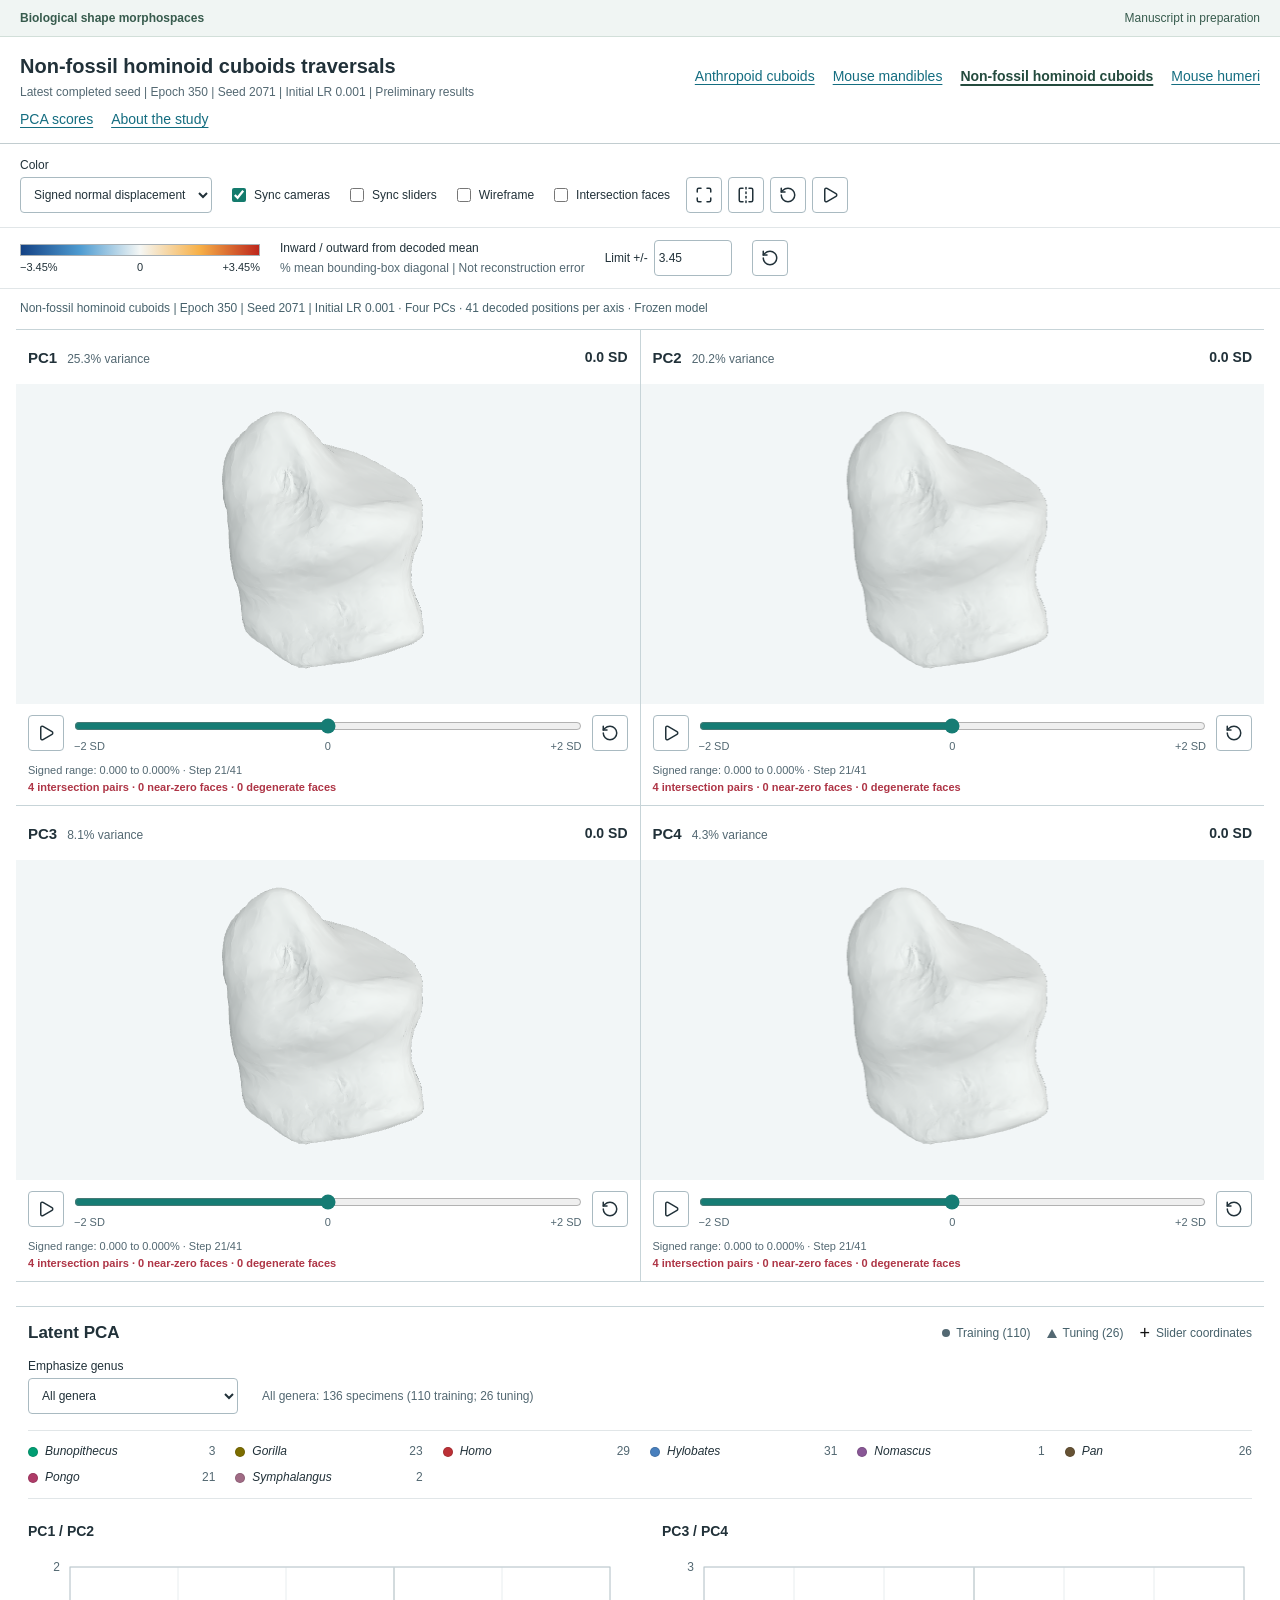
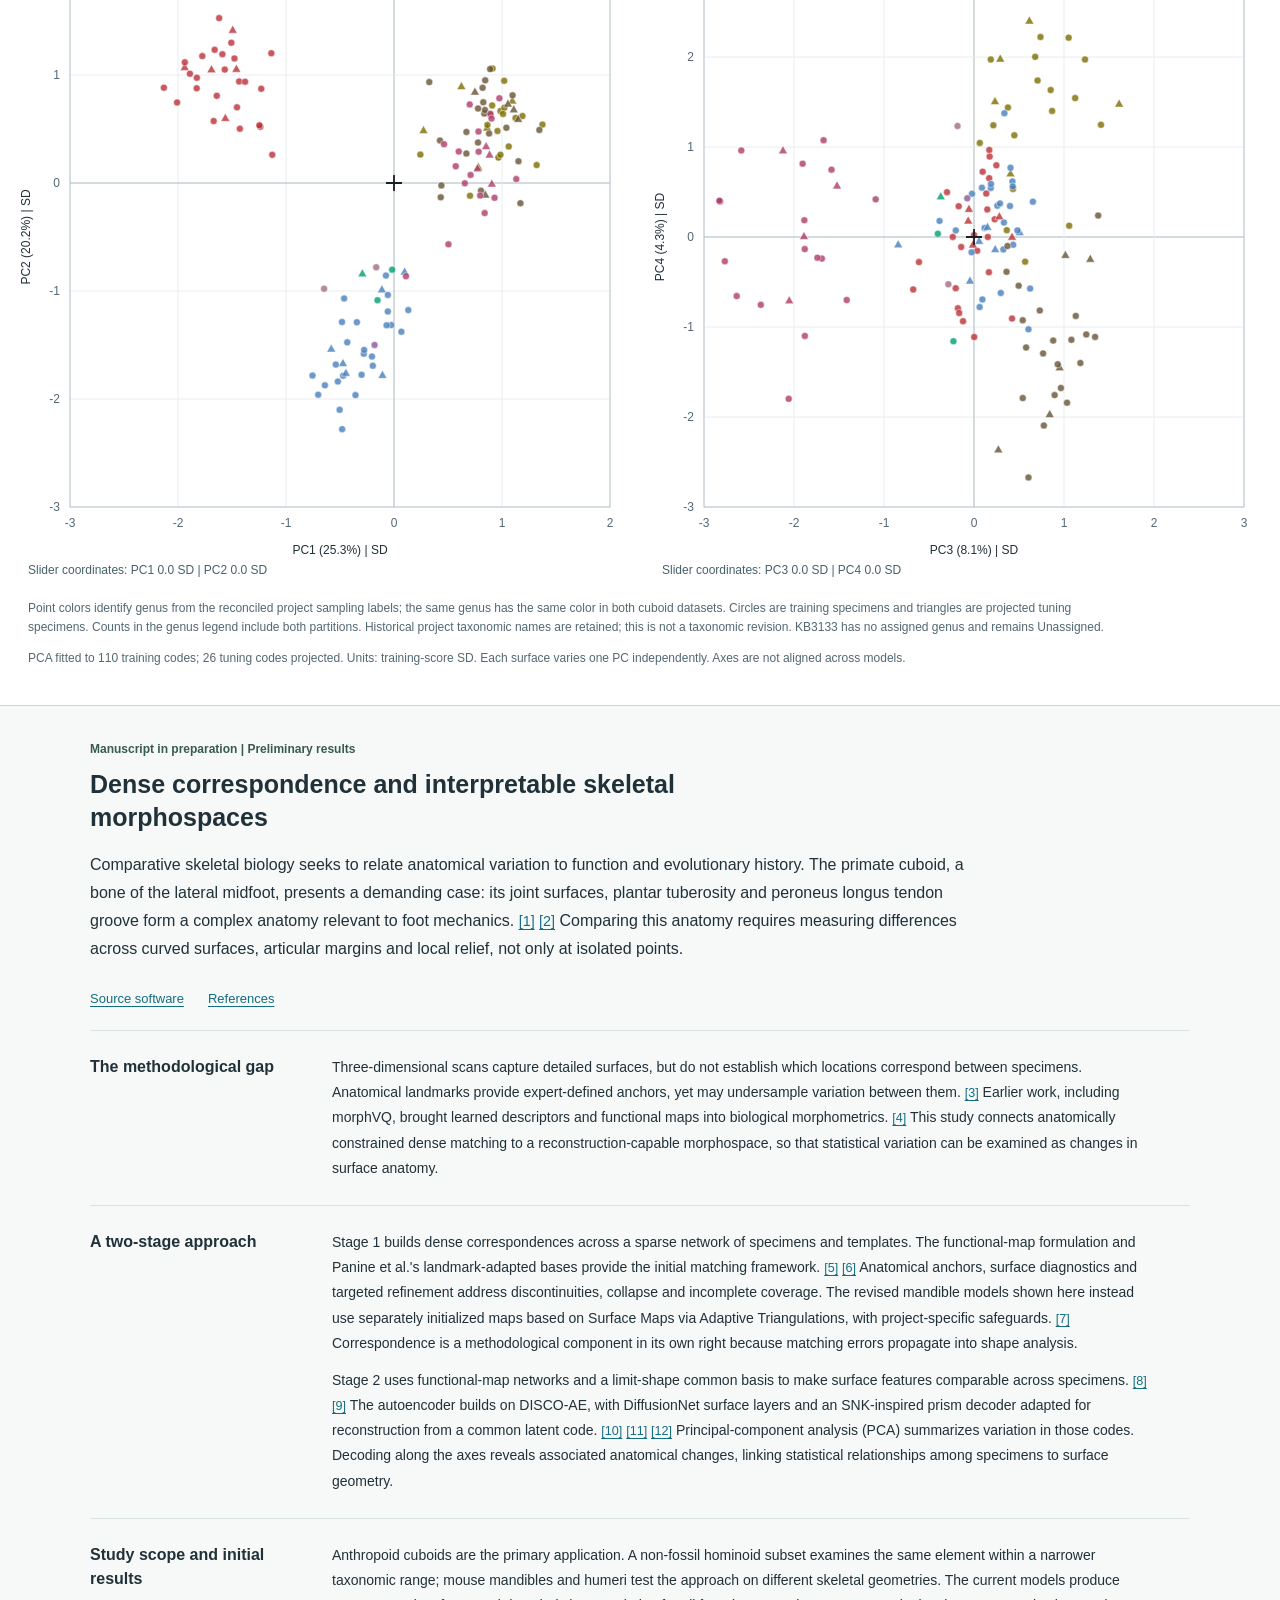
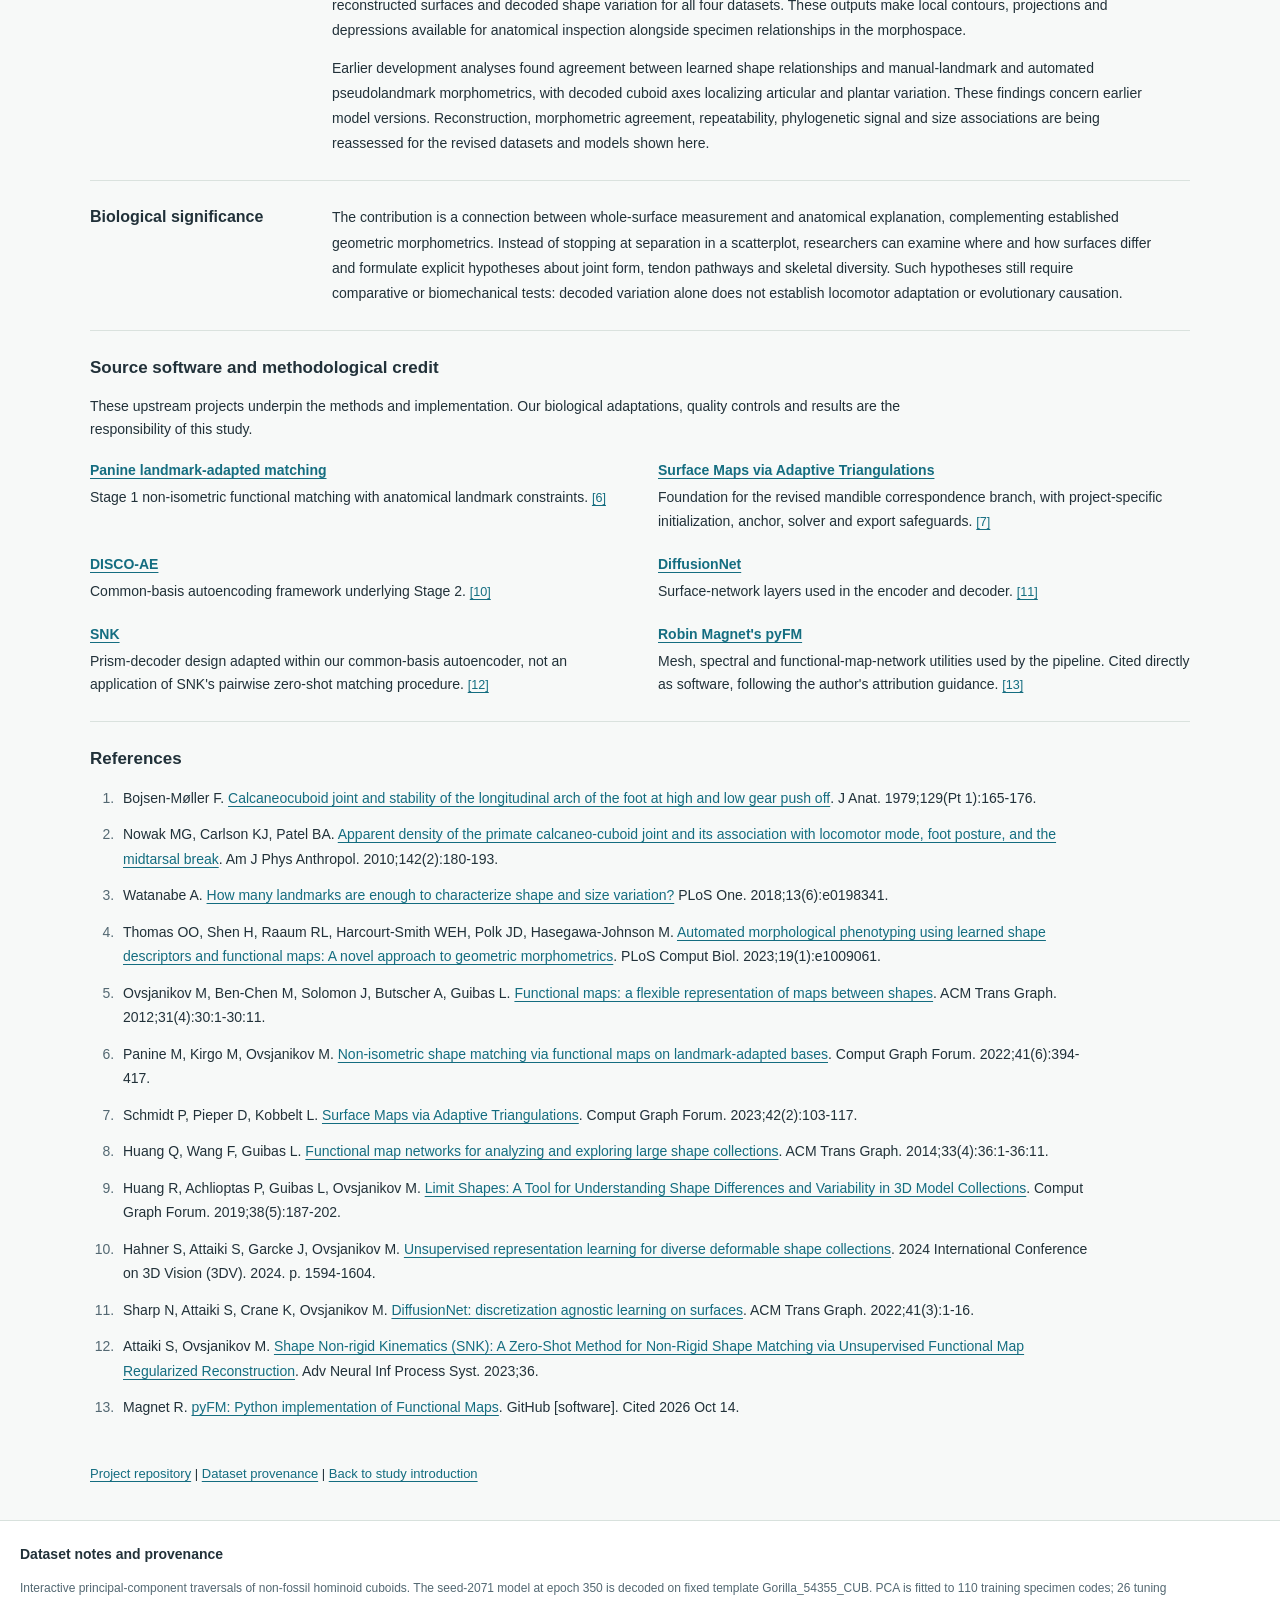
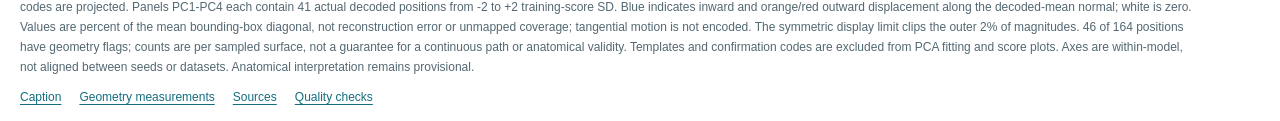
==== commit a792fccf: "Cite method foundations and add author-selected traversal preview" ====
--- a/site/hominoids/viewer/index.html
+++ b/site/hominoids/viewer/index.html
@@ -4,7 +4,7 @@
   <meta charset="utf-8">
   <meta name="viewport" content="width=device-width,initial-scale=1">
   <title>Non-fossil hominoid cuboids | Current model traversals</title>
-  <link rel="stylesheet" href="traversals.css?v=presentation-20261014">
+  <link rel="stylesheet" href="traversals.css?v=references-20261014">
   <script type="importmap">{"imports":{"three":"./vendor/three.module.min.js"}}</script>
 </head>
 <body>
@@ -47,13 +47,14 @@
 <div class="project-inner">
 <p class="publication-status">Manuscript in preparation | Preliminary results</p>
 <h2 id="project-title">Dense correspondence and interpretable skeletal morphospaces</h2>
-<p class="project-introduction">Comparative skeletal biology seeks to relate anatomical variation to function and evolutionary history. The primate cuboid, a bone of the lateral midfoot, presents a demanding case: its joint surfaces, plantar tuberosity and peroneus longus tendon groove form a complex anatomy relevant to foot mechanics. Comparing this anatomy requires measuring differences across curved surfaces, articular margins and local relief, not only at isolated points.</p>
+<p class="project-introduction">Comparative skeletal biology seeks to relate anatomical variation to function and evolutionary history. The primate cuboid, a bone of the lateral midfoot, presents a demanding case: its joint surfaces, plantar tuberosity and peroneus longus tendon groove form a complex anatomy relevant to foot mechanics. <a class="citation" href="#ref-bojsen1979" aria-label="Reference 1: Calcaneocuboid joint and stability of the longitudinal arch of the foot at high and low gear push off">[1]</a> <a class="citation" href="#ref-nowak2010" aria-label="Reference 2: Apparent density of the primate calcaneo-cuboid joint and its association with locomotor mode, foot posture, and the midtarsal break">[2]</a> Comparing this anatomy requires measuring differences across curved surfaces, articular margins and local relief, not only at isolated points.</p>
+<nav class="project-links" aria-label="Study sources"><a href="#software">Source software</a><a href="#references">References</a></nav>
 <section class="project-section"><h3>The methodological gap</h3>
-<p>Three-dimensional scans capture detailed surfaces, but do not establish which locations correspond between specimens. Anatomical landmarks provide expert-defined anchors, yet may undersample variation between them. Dense matching addresses coverage, while learned shape spaces summarize variation; biological interpretation requires connecting both to inspectable anatomy. This study addresses that connection: how to build a quantitative morphospace from anatomically constrained dense matches and reconstruct the surface changes it represents.</p>
+<p>Three-dimensional scans capture detailed surfaces, but do not establish which locations correspond between specimens. Anatomical landmarks provide expert-defined anchors, yet may undersample variation between them. <a class="citation" href="#ref-watanabe2018" aria-label="Reference 3: How many landmarks are enough to characterize shape and size variation?">[3]</a> Earlier work, including morphVQ, brought learned descriptors and functional maps into biological morphometrics. <a class="citation" href="#ref-thomas2023" aria-label="Reference 4: Automated morphological phenotyping using learned shape descriptors and functional maps: A novel approach to geometric morphometrics">[4]</a> This study connects anatomically constrained dense matching to a reconstruction-capable morphospace, so that statistical variation can be examined as changes in surface anatomy.</p>
 </section>
 <section class="project-section"><h3>A two-stage approach</h3>
-<p>Stage 1 uses landmark-adapted functional maps to estimate dense correspondences across a sparse network of specimens and templates. Anatomical anchors constrain the matches; surface diagnostics and targeted refinement address local discontinuities, collapse and incomplete coverage. This correspondence stage is part of the methodological contribution because errors in matching propagate into subsequent shape analysis.</p>
-<p>Stage 2 synchronizes the maps into a common basis and trains an autoencoder, building on DISCO-AE and DiffusionNet, to encode and reconstruct complete skeletal surfaces. Principal-component analysis (PCA) summarizes variation in the learned codes. Decoding along those axes reveals the associated anatomical changes, linking statistical relationships among specimens to surface geometry.</p>
+<p>Stage 1 builds dense correspondences across a sparse network of specimens and templates. The functional-map formulation and Panine et al.&#x27;s landmark-adapted bases provide the initial matching framework. <a class="citation" href="#ref-ovsjanikov2012" aria-label="Reference 5: Functional maps: a flexible representation of maps between shapes">[5]</a> <a class="citation" href="#ref-panine2022" aria-label="Reference 6: Non-isometric shape matching via functional maps on landmark-adapted bases">[6]</a> Anatomical anchors, surface diagnostics and targeted refinement address discontinuities, collapse and incomplete coverage. The revised mandible models shown here instead use separately initialized maps based on Surface Maps via Adaptive Triangulations, with project-specific safeguards. <a class="citation" href="#ref-schmidt2023" aria-label="Reference 7: Surface Maps via Adaptive Triangulations">[7]</a> Correspondence is a methodological component in its own right because matching errors propagate into shape analysis.</p>
+<p>Stage 2 uses functional-map networks and a limit-shape common basis to make surface features comparable across specimens. <a class="citation" href="#ref-huang2014" aria-label="Reference 8: Functional map networks for analyzing and exploring large shape collections">[8]</a> <a class="citation" href="#ref-huang2019" aria-label="Reference 9: Limit Shapes: A Tool for Understanding Shape Differences and Variability in 3D Model Collections">[9]</a> The autoencoder builds on DISCO-AE, with DiffusionNet surface layers and an SNK-inspired prism decoder adapted for reconstruction from a common latent code. <a class="citation" href="#ref-hahner2024" aria-label="Reference 10: Unsupervised representation learning for diverse deformable shape collections">[10]</a> <a class="citation" href="#ref-sharp2022" aria-label="Reference 11: DiffusionNet: discretization agnostic learning on surfaces">[11]</a> <a class="citation" href="#ref-attaiki2023" aria-label="Reference 12: Shape Non-rigid Kinematics (SNK): A Zero-Shot Method for Non-Rigid Shape Matching via Unsupervised Functional Map Regularized Reconstruction">[12]</a> Principal-component analysis (PCA) summarizes variation in those codes. Decoding along the axes reveals associated anatomical changes, linking statistical relationships among specimens to surface geometry.</p>
 </section>
 <section class="project-section"><h3>Study scope and initial results</h3>
 <p>Anthropoid cuboids are the primary application. A non-fossil hominoid subset examines the same element within a narrower taxonomic range; mouse mandibles and humeri test the approach on different skeletal geometries. The current models produce reconstructed surfaces and decoded shape variation for all four datasets. These outputs make local contours, projections and depressions available for anatomical inspection alongside specimen relationships in the morphospace.</p>
@@ -62,7 +63,35 @@
 <section class="project-section"><h3>Biological significance</h3>
 <p>The contribution is a connection between whole-surface measurement and anatomical explanation, complementing established geometric morphometrics. Instead of stopping at separation in a scatterplot, researchers can examine where and how surfaces differ and formulate explicit hypotheses about joint form, tendon pathways and skeletal diversity. Such hypotheses still require comparative or biomechanical tests: decoded variation alone does not establish locomotor adaptation or evolutionary causation.</p>
 </section>
-<p class="project-source"><a href="https://github.com/oothomas/anthropoid-cuboid-signed-traversal-viewer">Project repository</a> | <a href="../traversals/provenance.json">Dataset provenance</a></p>
+<section id="software" class="project-sources" aria-labelledby="software-title">
+<h3 id="software-title">Source software and methodological credit</h3>
+<p>These upstream projects underpin the methods and implementation. Our biological adaptations, quality controls and results are the responsibility of this study.</p>
+<ul class="software-list">
+<li><a href="https://github.com/mpanine/DirichletSteklovLandmarkMatching">Panine landmark-adapted matching</a><p>Stage 1 non-isometric functional matching with anatomical landmark constraints. <a class="citation" href="#ref-panine2022" aria-label="Reference 6: Non-isometric shape matching via functional maps on landmark-adapted bases">[6]</a></p></li>
+<li><a href="https://github.com/patr-schm/surface-maps-via-adaptive-triangulations">Surface Maps via Adaptive Triangulations</a><p>Foundation for the revised mandible correspondence branch, with project-specific initialization, anchor, solver and export safeguards. <a class="citation" href="#ref-schmidt2023" aria-label="Reference 7: Surface Maps via Adaptive Triangulations">[7]</a></p></li>
+<li><a href="https://github.com/Fraunhofer-SCAI/DISCO-AE">DISCO-AE</a><p>Common-basis autoencoding framework underlying Stage 2. <a class="citation" href="#ref-hahner2024" aria-label="Reference 10: Unsupervised representation learning for diverse deformable shape collections">[10]</a></p></li>
+<li><a href="https://github.com/nmwsharp/diffusion-net">DiffusionNet</a><p>Surface-network layers used in the encoder and decoder. <a class="citation" href="#ref-sharp2022" aria-label="Reference 11: DiffusionNet: discretization agnostic learning on surfaces">[11]</a></p></li>
+<li><a href="https://github.com/pvnieo/SNK">SNK</a><p>Prism-decoder design adapted within our common-basis autoencoder, not an application of SNK&#x27;s pairwise zero-shot matching procedure. <a class="citation" href="#ref-attaiki2023" aria-label="Reference 12: Shape Non-rigid Kinematics (SNK): A Zero-Shot Method for Non-Rigid Shape Matching via Unsupervised Functional Map Regularized Reconstruction">[12]</a></p></li>
+<li><a href="https://github.com/RobinMagnet/pyFM">Robin Magnet&#x27;s pyFM</a><p>Mesh, spectral and functional-map-network utilities used by the pipeline. Cited directly as software, following the author&#x27;s attribution guidance. <a class="citation" href="#ref-magnetpyfm" aria-label="Reference 13: pyFM: Python implementation of Functional Maps">[13]</a></p></li>
+</ul></section>
+<section id="references" class="project-sources" aria-labelledby="references-title">
+<h3 id="references-title">References</h3>
+<ol class="reference-list">
+<li id="ref-bojsen1979" tabindex="-1">Bojsen-Møller F. <a href="https://pmc.ncbi.nlm.nih.gov/articles/PMC1233091/">Calcaneocuboid joint and stability of the longitudinal arch of the foot at high and low gear push off</a>. J Anat. 1979;129(Pt 1):165-176.</li>
+<li id="ref-nowak2010" tabindex="-1">Nowak MG, Carlson KJ, Patel BA. <a href="https://doi.org/10.1002/ajpa.21210">Apparent density of the primate calcaneo-cuboid joint and its association with locomotor mode, foot posture, and the midtarsal break</a>. Am J Phys Anthropol. 2010;142(2):180-193.</li>
+<li id="ref-watanabe2018" tabindex="-1">Watanabe A. <a href="https://doi.org/10.1371/journal.pone.0198341">How many landmarks are enough to characterize shape and size variation?</a> PLoS One. 2018;13(6):e0198341.</li>
+<li id="ref-thomas2023" tabindex="-1">Thomas OO, Shen H, Raaum RL, Harcourt-Smith WEH, Polk JD, Hasegawa-Johnson M. <a href="https://doi.org/10.1371/journal.pcbi.1009061">Automated morphological phenotyping using learned shape descriptors and functional maps: A novel approach to geometric morphometrics</a>. PLoS Comput Biol. 2023;19(1):e1009061.</li>
+<li id="ref-ovsjanikov2012" tabindex="-1">Ovsjanikov M, Ben-Chen M, Solomon J, Butscher A, Guibas L. <a href="https://doi.org/10.1145/2185520.2185526">Functional maps: a flexible representation of maps between shapes</a>. ACM Trans Graph. 2012;31(4):30:1-30:11.</li>
+<li id="ref-panine2022" tabindex="-1">Panine M, Kirgo M, Ovsjanikov M. <a href="https://doi.org/10.1111/cgf.14579">Non-isometric shape matching via functional maps on landmark-adapted bases</a>. Comput Graph Forum. 2022;41(6):394-417.</li>
+<li id="ref-schmidt2023" tabindex="-1">Schmidt P, Pieper D, Kobbelt L. <a href="https://doi.org/10.1111/cgf.14747">Surface Maps via Adaptive Triangulations</a>. Comput Graph Forum. 2023;42(2):103-117.</li>
+<li id="ref-huang2014" tabindex="-1">Huang Q, Wang F, Guibas L. <a href="https://doi.org/10.1145/2601097.2601111">Functional map networks for analyzing and exploring large shape collections</a>. ACM Trans Graph. 2014;33(4):36:1-36:11.</li>
+<li id="ref-huang2019" tabindex="-1">Huang R, Achlioptas P, Guibas L, Ovsjanikov M. <a href="https://doi.org/10.1111/cgf.13799">Limit Shapes: A Tool for Understanding Shape Differences and Variability in 3D Model Collections</a>. Comput Graph Forum. 2019;38(5):187-202.</li>
+<li id="ref-hahner2024" tabindex="-1">Hahner S, Attaiki S, Garcke J, Ovsjanikov M. <a href="https://doi.org/10.1109/3DV62453.2024.00158">Unsupervised representation learning for diverse deformable shape collections</a>. 2024 International Conference on 3D Vision (3DV). 2024. p. 1594-1604.</li>
+<li id="ref-sharp2022" tabindex="-1">Sharp N, Attaiki S, Crane K, Ovsjanikov M. <a href="https://doi.org/10.1145/3507905">DiffusionNet: discretization agnostic learning on surfaces</a>. ACM Trans Graph. 2022;41(3):1-16.</li>
+<li id="ref-attaiki2023" tabindex="-1">Attaiki S, Ovsjanikov M. <a href="https://proceedings.neurips.cc/paper_files/paper/2023/hash/dd9b76f050a86a3ded6135ad3556e786-Abstract-Conference.html">Shape Non-rigid Kinematics (SNK): A Zero-Shot Method for Non-Rigid Shape Matching via Unsupervised Functional Map Regularized Reconstruction</a>. Adv Neural Inf Process Syst. 2023;36.</li>
+<li id="ref-magnetpyfm" tabindex="-1">Magnet R. <a href="https://github.com/RobinMagnet/pyFM">pyFM: Python implementation of Functional Maps</a>. GitHub [software]. Cited 2026 Oct 14.</li>
+</ol></section>
+<p class="project-source"><a href="https://github.com/oothomas/anthropoid-cuboid-signed-traversal-viewer">Project repository</a> | <a href="../traversals/provenance.json">Dataset provenance</a> | <a href="#project">Back to study introduction</a></p>
 </div></section>
 <!-- PROJECT OVERVIEW END -->
 <footer>
--- a/site/hominoids/viewer/traversals.css
+++ b/site/hominoids/viewer/traversals.css
@@ -3,6 +3,7 @@
 @media(max-width:650px){.color-scale{flex-basis:150px}.toolbar>label.check{width:auto}.scores{margin:20px 8px 0}.plots{grid-template-columns:minmax(0,1fr);gap:16px}.score-legend{gap:10px}.scores-heading{margin:0 8px 12px}.score-position{font-size:11px}.heading h2{display:flex;flex-wrap:wrap;gap:2px 6px}.variance{margin:0}}
 .project-masthead{padding:9px 20px;background:#f0f5f3;border-bottom:1px solid #d2dfd9;display:flex;justify-content:space-between;gap:6px 20px;flex-wrap:wrap;font-size:12px;line-height:1.5;color:#375b4d}
 .score-plot{height:auto;aspect-ratio:1/1;overflow:hidden}
+.project-links{font-size:13px;margin:0 0 24px;gap:12px 24px}.citation{white-space:nowrap;font-size:.9em}.project-sources{border-top:1px solid #dae2de;padding:24px 0;scroll-margin-top:20px}.project-sources h3{font-size:17px;line-height:1.5;margin:0 0 14px}.project-sources>p{font-size:14px;line-height:1.7;max-width:820px;margin:0 0 18px}.software-list{list-style:none;display:grid;grid-template-columns:repeat(2,minmax(0,1fr));gap:20px 36px;padding:0;margin:0}.software-list>li>a{font-size:14px;font-weight:600;line-height:1.5}.software-list p{font-size:14px;line-height:1.7;margin:5px 0 0}.reference-list{font-size:14px;line-height:1.75;padding-left:28px;margin:0;max-width:1000px}.reference-list li{padding:0 0 12px 5px;scroll-margin-top:20px;overflow-wrap:anywhere}.reference-list li:last-child{padding-bottom:0}.reference-list li:target{outline:1px solid #9baea6;outline-offset:5px;background:#edf3ef}.reference-list li::marker{font-variant-numeric:tabular-nums;color:#536872}@media(max-width:650px){.software-list{grid-template-columns:minmax(0,1fr);gap:18px}.reference-list{padding-left:23px}.reference-list li{padding-left:2px}.project-sources{padding:22px 0}}
 .project-masthead span:first-child{font-weight:600}header nav a[aria-current=page]{color:#244b3e;font-weight:600;text-decoration-thickness:2px}
 .project-overview{margin-top:36px;padding:36px 28px;background:#f7f9f8;border-top:1px solid #c7d4d8;border-bottom:1px solid #d8e1dd;scroll-margin-top:16px}
 .project-inner{max-width:1100px;margin:0 auto}.publication-status{font-size:12px;font-weight:600;color:#375b4d;margin:0 0 12px}.project-overview h2{font-size:25px;line-height:1.35;font-weight:600;margin:0 0 16px;max-width:760px}.project-introduction{font-size:16px;line-height:1.75;max-width:900px;margin:0 0 28px}.project-section{display:grid;grid-template-columns:210px minmax(0,1fr);gap:0 32px;padding:24px 0;border-top:1px solid #dae2de}.project-section h3{font-size:16px;line-height:1.5;margin:0;grid-row:1/span 3}.project-section p{font-size:14px;line-height:1.8;margin:0 0 12px;grid-column:2;max-width:820px}.project-section p:last-child{margin-bottom:0}.project-source{font-size:13px;line-height:1.6;margin:20px 0 0}.project-overview p{overflow-wrap:break-word}footer h2{font-size:14px;font-weight:600;color:#213139;margin:8px 0 12px}
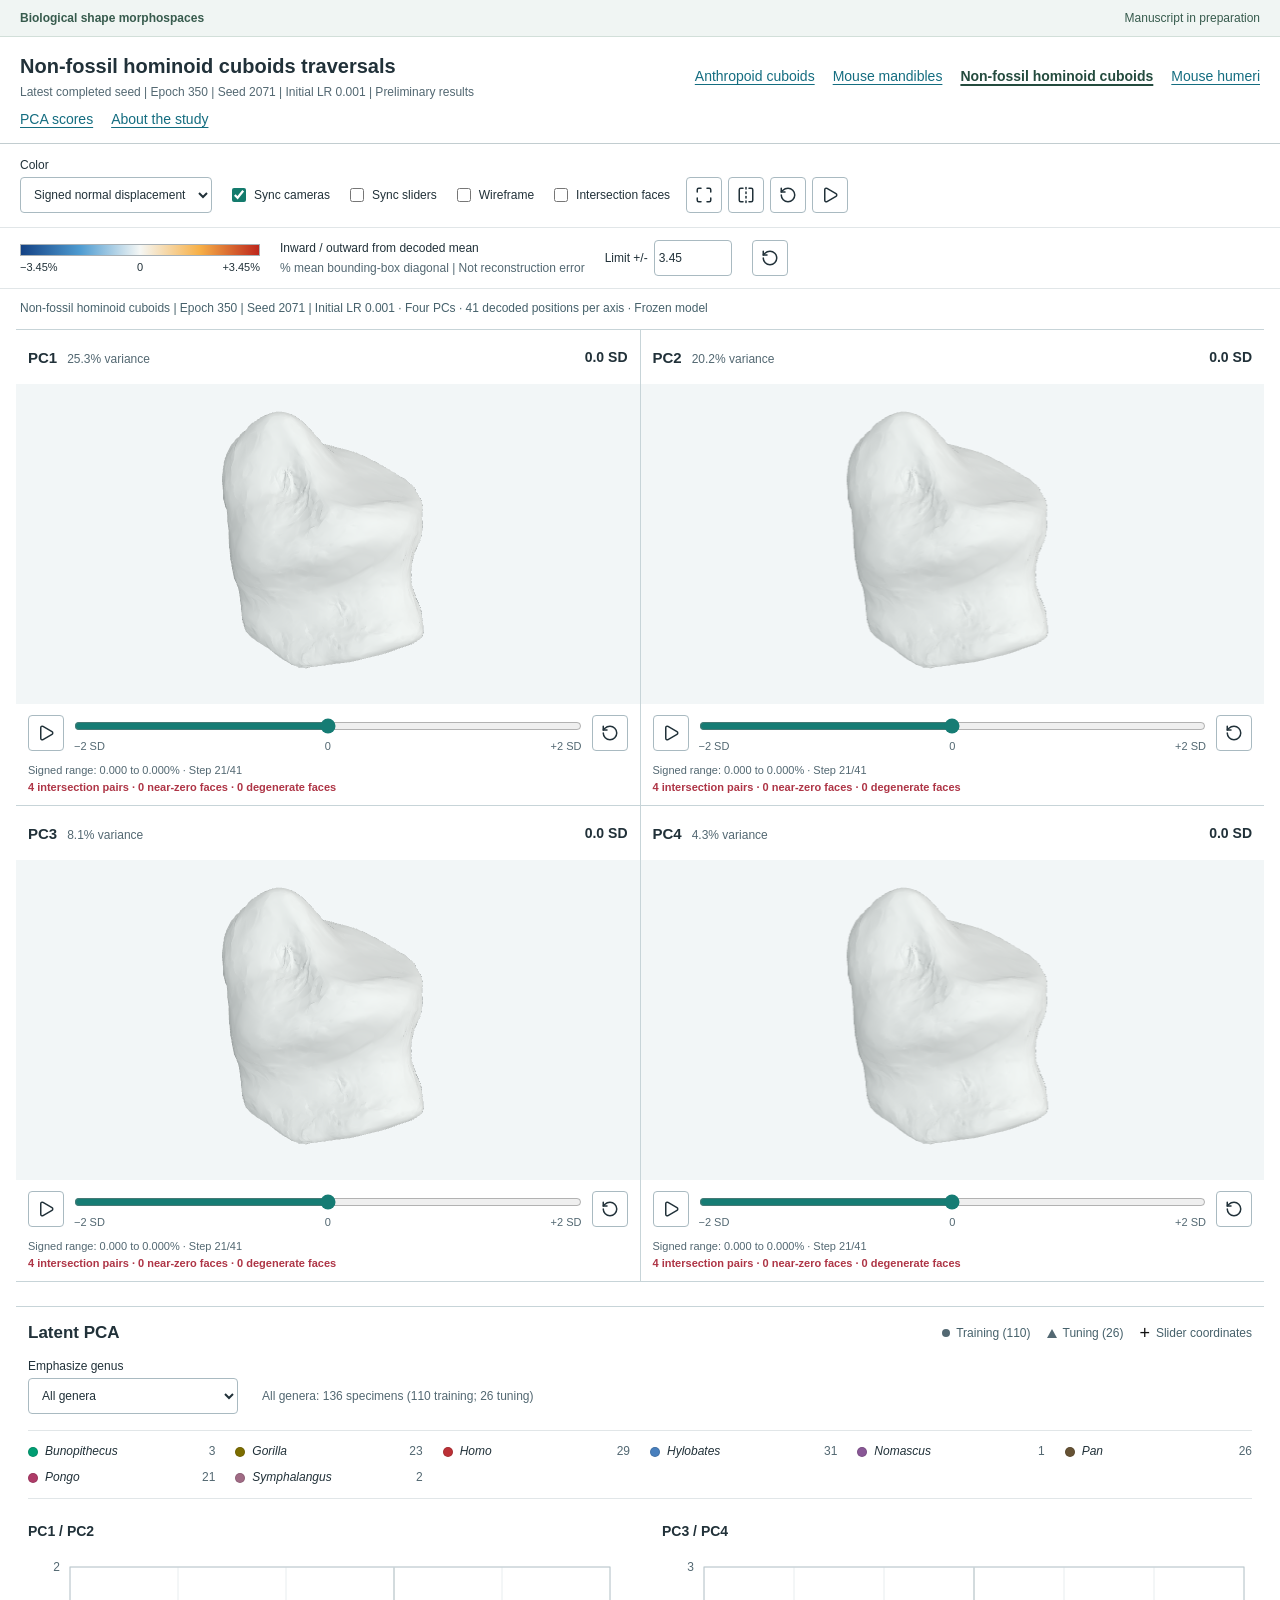
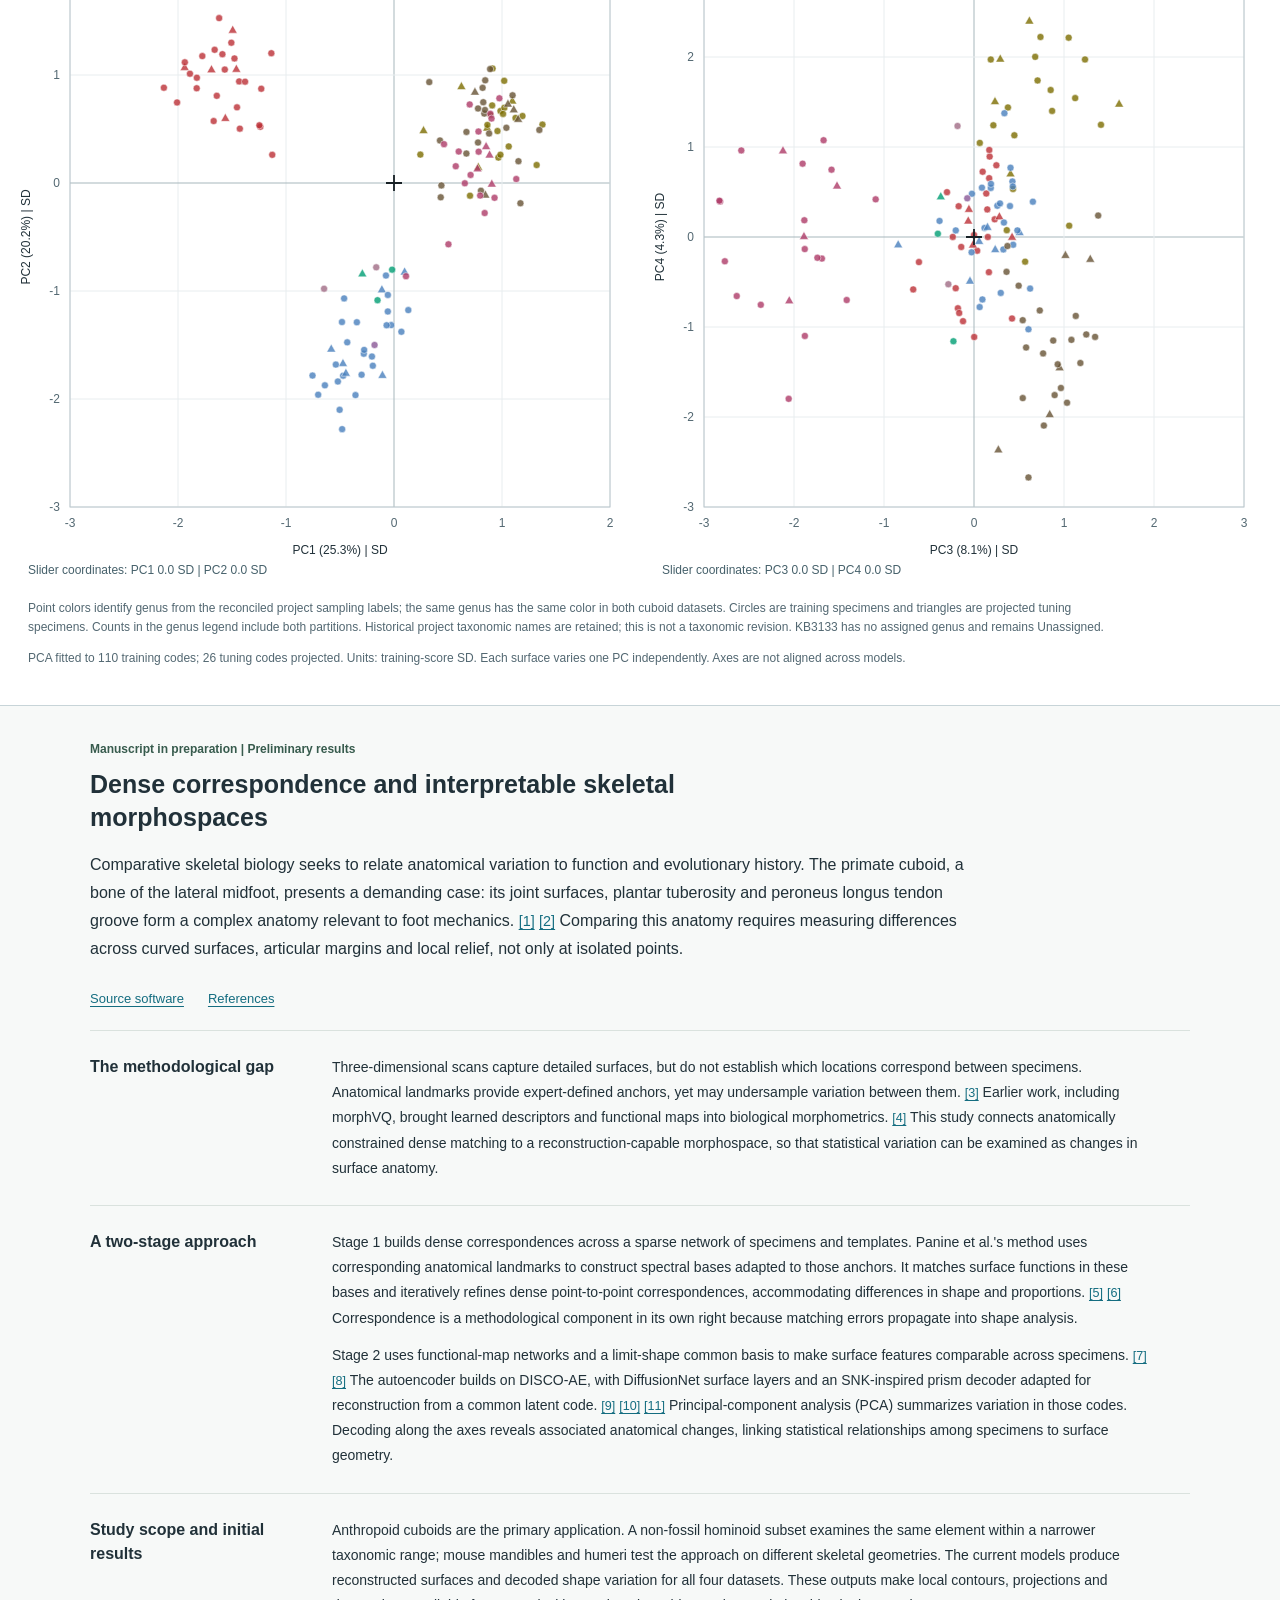
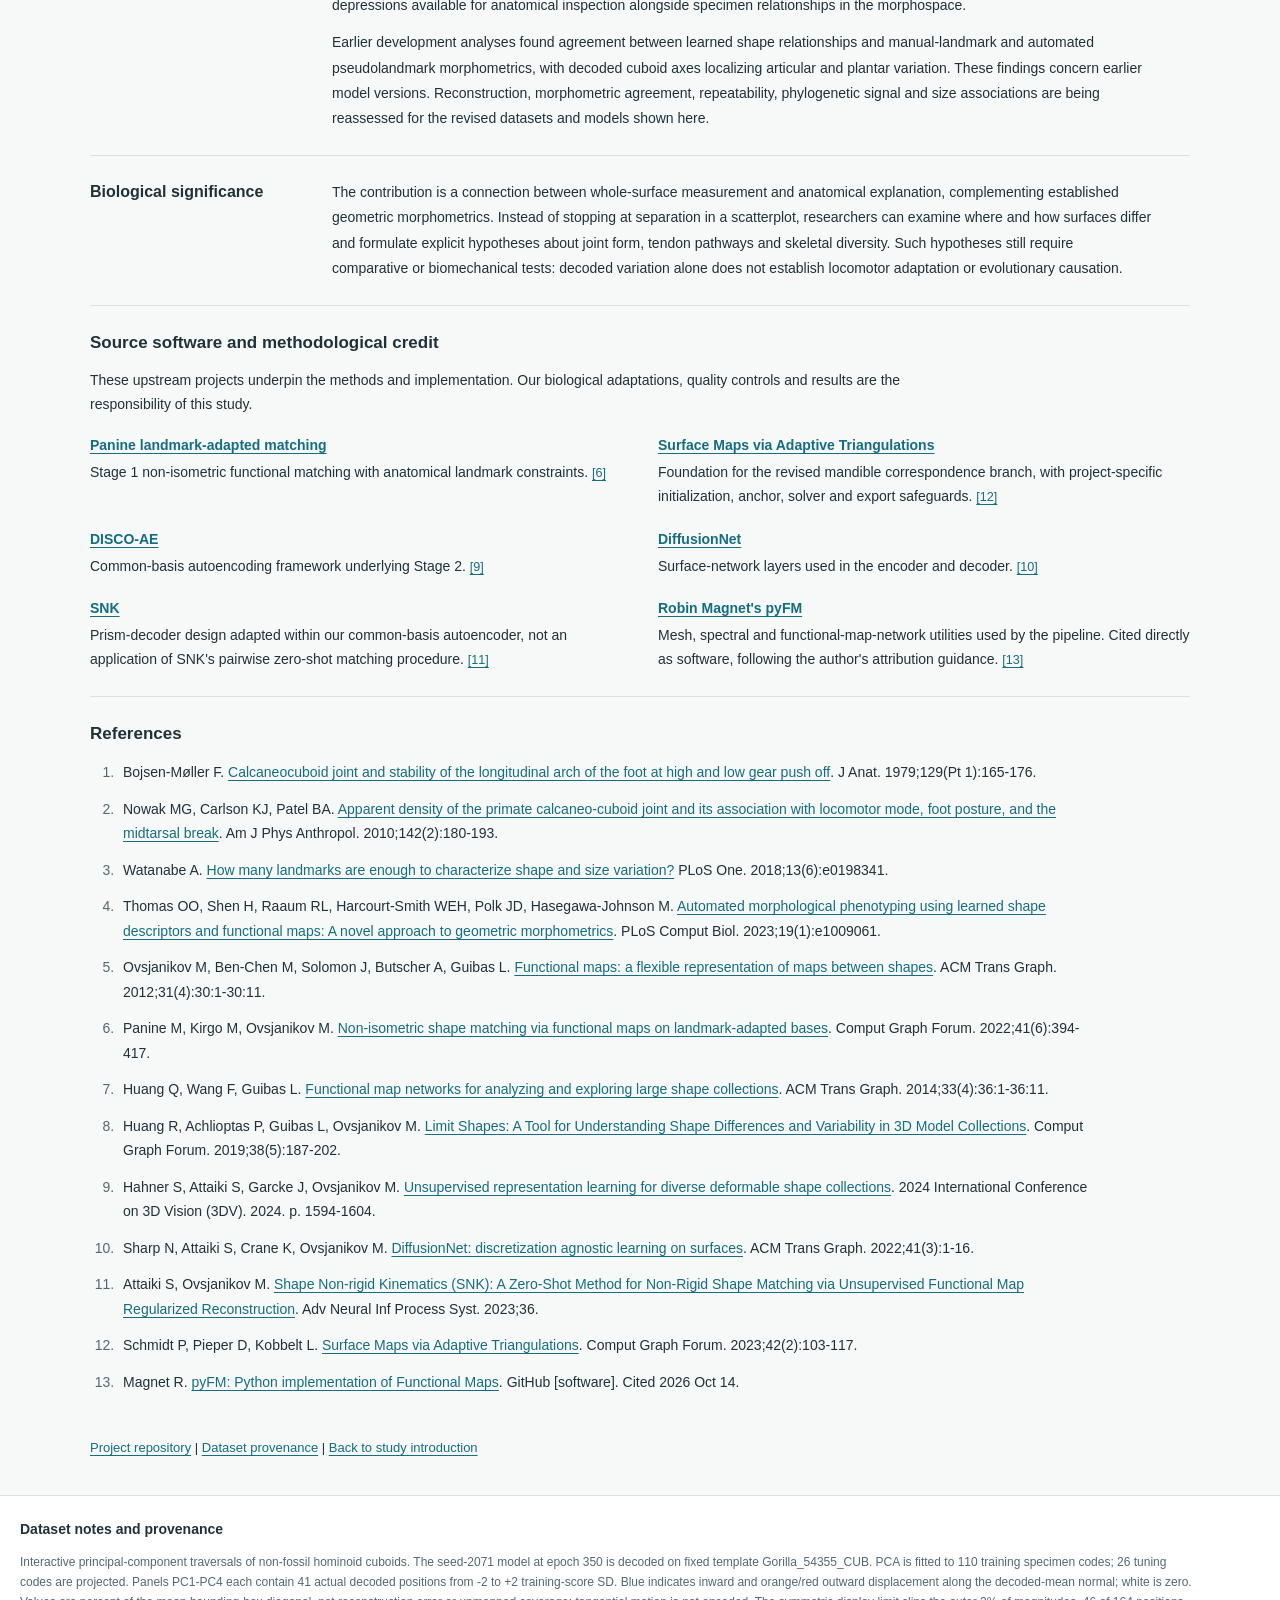
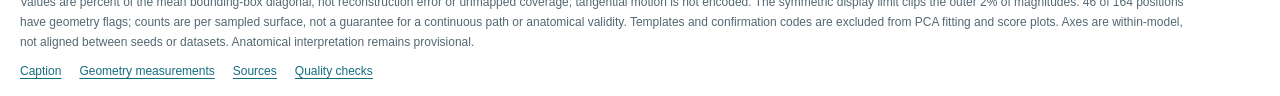
==== commit 7d691735: "Clarify landmark-guided correspondence in project introduction" ====
--- a/site/hominoids/viewer/index.html
+++ b/site/hominoids/viewer/index.html
@@ -53,8 +53,8 @@
 <p>Three-dimensional scans capture detailed surfaces, but do not establish which locations correspond between specimens. Anatomical landmarks provide expert-defined anchors, yet may undersample variation between them. <a class="citation" href="#ref-watanabe2018" aria-label="Reference 3: How many landmarks are enough to characterize shape and size variation?">[3]</a> Earlier work, including morphVQ, brought learned descriptors and functional maps into biological morphometrics. <a class="citation" href="#ref-thomas2023" aria-label="Reference 4: Automated morphological phenotyping using learned shape descriptors and functional maps: A novel approach to geometric morphometrics">[4]</a> This study connects anatomically constrained dense matching to a reconstruction-capable morphospace, so that statistical variation can be examined as changes in surface anatomy.</p>
 </section>
 <section class="project-section"><h3>A two-stage approach</h3>
-<p>Stage 1 builds dense correspondences across a sparse network of specimens and templates. The functional-map formulation and Panine et al.&#x27;s landmark-adapted bases provide the initial matching framework. <a class="citation" href="#ref-ovsjanikov2012" aria-label="Reference 5: Functional maps: a flexible representation of maps between shapes">[5]</a> <a class="citation" href="#ref-panine2022" aria-label="Reference 6: Non-isometric shape matching via functional maps on landmark-adapted bases">[6]</a> Anatomical anchors, surface diagnostics and targeted refinement address discontinuities, collapse and incomplete coverage. The revised mandible models shown here instead use separately initialized maps based on Surface Maps via Adaptive Triangulations, with project-specific safeguards. <a class="citation" href="#ref-schmidt2023" aria-label="Reference 7: Surface Maps via Adaptive Triangulations">[7]</a> Correspondence is a methodological component in its own right because matching errors propagate into shape analysis.</p>
-<p>Stage 2 uses functional-map networks and a limit-shape common basis to make surface features comparable across specimens. <a class="citation" href="#ref-huang2014" aria-label="Reference 8: Functional map networks for analyzing and exploring large shape collections">[8]</a> <a class="citation" href="#ref-huang2019" aria-label="Reference 9: Limit Shapes: A Tool for Understanding Shape Differences and Variability in 3D Model Collections">[9]</a> The autoencoder builds on DISCO-AE, with DiffusionNet surface layers and an SNK-inspired prism decoder adapted for reconstruction from a common latent code. <a class="citation" href="#ref-hahner2024" aria-label="Reference 10: Unsupervised representation learning for diverse deformable shape collections">[10]</a> <a class="citation" href="#ref-sharp2022" aria-label="Reference 11: DiffusionNet: discretization agnostic learning on surfaces">[11]</a> <a class="citation" href="#ref-attaiki2023" aria-label="Reference 12: Shape Non-rigid Kinematics (SNK): A Zero-Shot Method for Non-Rigid Shape Matching via Unsupervised Functional Map Regularized Reconstruction">[12]</a> Principal-component analysis (PCA) summarizes variation in those codes. Decoding along the axes reveals associated anatomical changes, linking statistical relationships among specimens to surface geometry.</p>
+<p>Stage 1 builds dense correspondences across a sparse network of specimens and templates. Panine et al.&#x27;s method uses corresponding anatomical landmarks to construct spectral bases adapted to those anchors. It matches surface functions in these bases and iteratively refines dense point-to-point correspondences, accommodating differences in shape and proportions. <a class="citation" href="#ref-ovsjanikov2012" aria-label="Reference 5: Functional maps: a flexible representation of maps between shapes">[5]</a> <a class="citation" href="#ref-panine2022" aria-label="Reference 6: Non-isometric shape matching via functional maps on landmark-adapted bases">[6]</a> Correspondence is a methodological component in its own right because matching errors propagate into shape analysis.</p>
+<p>Stage 2 uses functional-map networks and a limit-shape common basis to make surface features comparable across specimens. <a class="citation" href="#ref-huang2014" aria-label="Reference 7: Functional map networks for analyzing and exploring large shape collections">[7]</a> <a class="citation" href="#ref-huang2019" aria-label="Reference 8: Limit Shapes: A Tool for Understanding Shape Differences and Variability in 3D Model Collections">[8]</a> The autoencoder builds on DISCO-AE, with DiffusionNet surface layers and an SNK-inspired prism decoder adapted for reconstruction from a common latent code. <a class="citation" href="#ref-hahner2024" aria-label="Reference 9: Unsupervised representation learning for diverse deformable shape collections">[9]</a> <a class="citation" href="#ref-sharp2022" aria-label="Reference 10: DiffusionNet: discretization agnostic learning on surfaces">[10]</a> <a class="citation" href="#ref-attaiki2023" aria-label="Reference 11: Shape Non-rigid Kinematics (SNK): A Zero-Shot Method for Non-Rigid Shape Matching via Unsupervised Functional Map Regularized Reconstruction">[11]</a> Principal-component analysis (PCA) summarizes variation in those codes. Decoding along the axes reveals associated anatomical changes, linking statistical relationships among specimens to surface geometry.</p>
 </section>
 <section class="project-section"><h3>Study scope and initial results</h3>
 <p>Anthropoid cuboids are the primary application. A non-fossil hominoid subset examines the same element within a narrower taxonomic range; mouse mandibles and humeri test the approach on different skeletal geometries. The current models produce reconstructed surfaces and decoded shape variation for all four datasets. These outputs make local contours, projections and depressions available for anatomical inspection alongside specimen relationships in the morphospace.</p>
@@ -68,10 +68,10 @@
 <p>These upstream projects underpin the methods and implementation. Our biological adaptations, quality controls and results are the responsibility of this study.</p>
 <ul class="software-list">
 <li><a href="https://github.com/mpanine/DirichletSteklovLandmarkMatching">Panine landmark-adapted matching</a><p>Stage 1 non-isometric functional matching with anatomical landmark constraints. <a class="citation" href="#ref-panine2022" aria-label="Reference 6: Non-isometric shape matching via functional maps on landmark-adapted bases">[6]</a></p></li>
-<li><a href="https://github.com/patr-schm/surface-maps-via-adaptive-triangulations">Surface Maps via Adaptive Triangulations</a><p>Foundation for the revised mandible correspondence branch, with project-specific initialization, anchor, solver and export safeguards. <a class="citation" href="#ref-schmidt2023" aria-label="Reference 7: Surface Maps via Adaptive Triangulations">[7]</a></p></li>
-<li><a href="https://github.com/Fraunhofer-SCAI/DISCO-AE">DISCO-AE</a><p>Common-basis autoencoding framework underlying Stage 2. <a class="citation" href="#ref-hahner2024" aria-label="Reference 10: Unsupervised representation learning for diverse deformable shape collections">[10]</a></p></li>
-<li><a href="https://github.com/nmwsharp/diffusion-net">DiffusionNet</a><p>Surface-network layers used in the encoder and decoder. <a class="citation" href="#ref-sharp2022" aria-label="Reference 11: DiffusionNet: discretization agnostic learning on surfaces">[11]</a></p></li>
-<li><a href="https://github.com/pvnieo/SNK">SNK</a><p>Prism-decoder design adapted within our common-basis autoencoder, not an application of SNK&#x27;s pairwise zero-shot matching procedure. <a class="citation" href="#ref-attaiki2023" aria-label="Reference 12: Shape Non-rigid Kinematics (SNK): A Zero-Shot Method for Non-Rigid Shape Matching via Unsupervised Functional Map Regularized Reconstruction">[12]</a></p></li>
+<li><a href="https://github.com/patr-schm/surface-maps-via-adaptive-triangulations">Surface Maps via Adaptive Triangulations</a><p>Foundation for the revised mandible correspondence branch, with project-specific initialization, anchor, solver and export safeguards. <a class="citation" href="#ref-schmidt2023" aria-label="Reference 12: Surface Maps via Adaptive Triangulations">[12]</a></p></li>
+<li><a href="https://github.com/Fraunhofer-SCAI/DISCO-AE">DISCO-AE</a><p>Common-basis autoencoding framework underlying Stage 2. <a class="citation" href="#ref-hahner2024" aria-label="Reference 9: Unsupervised representation learning for diverse deformable shape collections">[9]</a></p></li>
+<li><a href="https://github.com/nmwsharp/diffusion-net">DiffusionNet</a><p>Surface-network layers used in the encoder and decoder. <a class="citation" href="#ref-sharp2022" aria-label="Reference 10: DiffusionNet: discretization agnostic learning on surfaces">[10]</a></p></li>
+<li><a href="https://github.com/pvnieo/SNK">SNK</a><p>Prism-decoder design adapted within our common-basis autoencoder, not an application of SNK&#x27;s pairwise zero-shot matching procedure. <a class="citation" href="#ref-attaiki2023" aria-label="Reference 11: Shape Non-rigid Kinematics (SNK): A Zero-Shot Method for Non-Rigid Shape Matching via Unsupervised Functional Map Regularized Reconstruction">[11]</a></p></li>
 <li><a href="https://github.com/RobinMagnet/pyFM">Robin Magnet&#x27;s pyFM</a><p>Mesh, spectral and functional-map-network utilities used by the pipeline. Cited directly as software, following the author&#x27;s attribution guidance. <a class="citation" href="#ref-magnetpyfm" aria-label="Reference 13: pyFM: Python implementation of Functional Maps">[13]</a></p></li>
 </ul></section>
 <section id="references" class="project-sources" aria-labelledby="references-title">
@@ -83,12 +83,12 @@
 <li id="ref-thomas2023" tabindex="-1">Thomas OO, Shen H, Raaum RL, Harcourt-Smith WEH, Polk JD, Hasegawa-Johnson M. <a href="https://doi.org/10.1371/journal.pcbi.1009061">Automated morphological phenotyping using learned shape descriptors and functional maps: A novel approach to geometric morphometrics</a>. PLoS Comput Biol. 2023;19(1):e1009061.</li>
 <li id="ref-ovsjanikov2012" tabindex="-1">Ovsjanikov M, Ben-Chen M, Solomon J, Butscher A, Guibas L. <a href="https://doi.org/10.1145/2185520.2185526">Functional maps: a flexible representation of maps between shapes</a>. ACM Trans Graph. 2012;31(4):30:1-30:11.</li>
 <li id="ref-panine2022" tabindex="-1">Panine M, Kirgo M, Ovsjanikov M. <a href="https://doi.org/10.1111/cgf.14579">Non-isometric shape matching via functional maps on landmark-adapted bases</a>. Comput Graph Forum. 2022;41(6):394-417.</li>
-<li id="ref-schmidt2023" tabindex="-1">Schmidt P, Pieper D, Kobbelt L. <a href="https://doi.org/10.1111/cgf.14747">Surface Maps via Adaptive Triangulations</a>. Comput Graph Forum. 2023;42(2):103-117.</li>
 <li id="ref-huang2014" tabindex="-1">Huang Q, Wang F, Guibas L. <a href="https://doi.org/10.1145/2601097.2601111">Functional map networks for analyzing and exploring large shape collections</a>. ACM Trans Graph. 2014;33(4):36:1-36:11.</li>
 <li id="ref-huang2019" tabindex="-1">Huang R, Achlioptas P, Guibas L, Ovsjanikov M. <a href="https://doi.org/10.1111/cgf.13799">Limit Shapes: A Tool for Understanding Shape Differences and Variability in 3D Model Collections</a>. Comput Graph Forum. 2019;38(5):187-202.</li>
 <li id="ref-hahner2024" tabindex="-1">Hahner S, Attaiki S, Garcke J, Ovsjanikov M. <a href="https://doi.org/10.1109/3DV62453.2024.00158">Unsupervised representation learning for diverse deformable shape collections</a>. 2024 International Conference on 3D Vision (3DV). 2024. p. 1594-1604.</li>
 <li id="ref-sharp2022" tabindex="-1">Sharp N, Attaiki S, Crane K, Ovsjanikov M. <a href="https://doi.org/10.1145/3507905">DiffusionNet: discretization agnostic learning on surfaces</a>. ACM Trans Graph. 2022;41(3):1-16.</li>
 <li id="ref-attaiki2023" tabindex="-1">Attaiki S, Ovsjanikov M. <a href="https://proceedings.neurips.cc/paper_files/paper/2023/hash/dd9b76f050a86a3ded6135ad3556e786-Abstract-Conference.html">Shape Non-rigid Kinematics (SNK): A Zero-Shot Method for Non-Rigid Shape Matching via Unsupervised Functional Map Regularized Reconstruction</a>. Adv Neural Inf Process Syst. 2023;36.</li>
+<li id="ref-schmidt2023" tabindex="-1">Schmidt P, Pieper D, Kobbelt L. <a href="https://doi.org/10.1111/cgf.14747">Surface Maps via Adaptive Triangulations</a>. Comput Graph Forum. 2023;42(2):103-117.</li>
 <li id="ref-magnetpyfm" tabindex="-1">Magnet R. <a href="https://github.com/RobinMagnet/pyFM">pyFM: Python implementation of Functional Maps</a>. GitHub [software]. Cited 2026 Oct 14.</li>
 </ol></section>
 <p class="project-source"><a href="https://github.com/oothomas/anthropoid-cuboid-signed-traversal-viewer">Project repository</a> | <a href="../traversals/provenance.json">Dataset provenance</a> | <a href="#project">Back to study introduction</a></p>
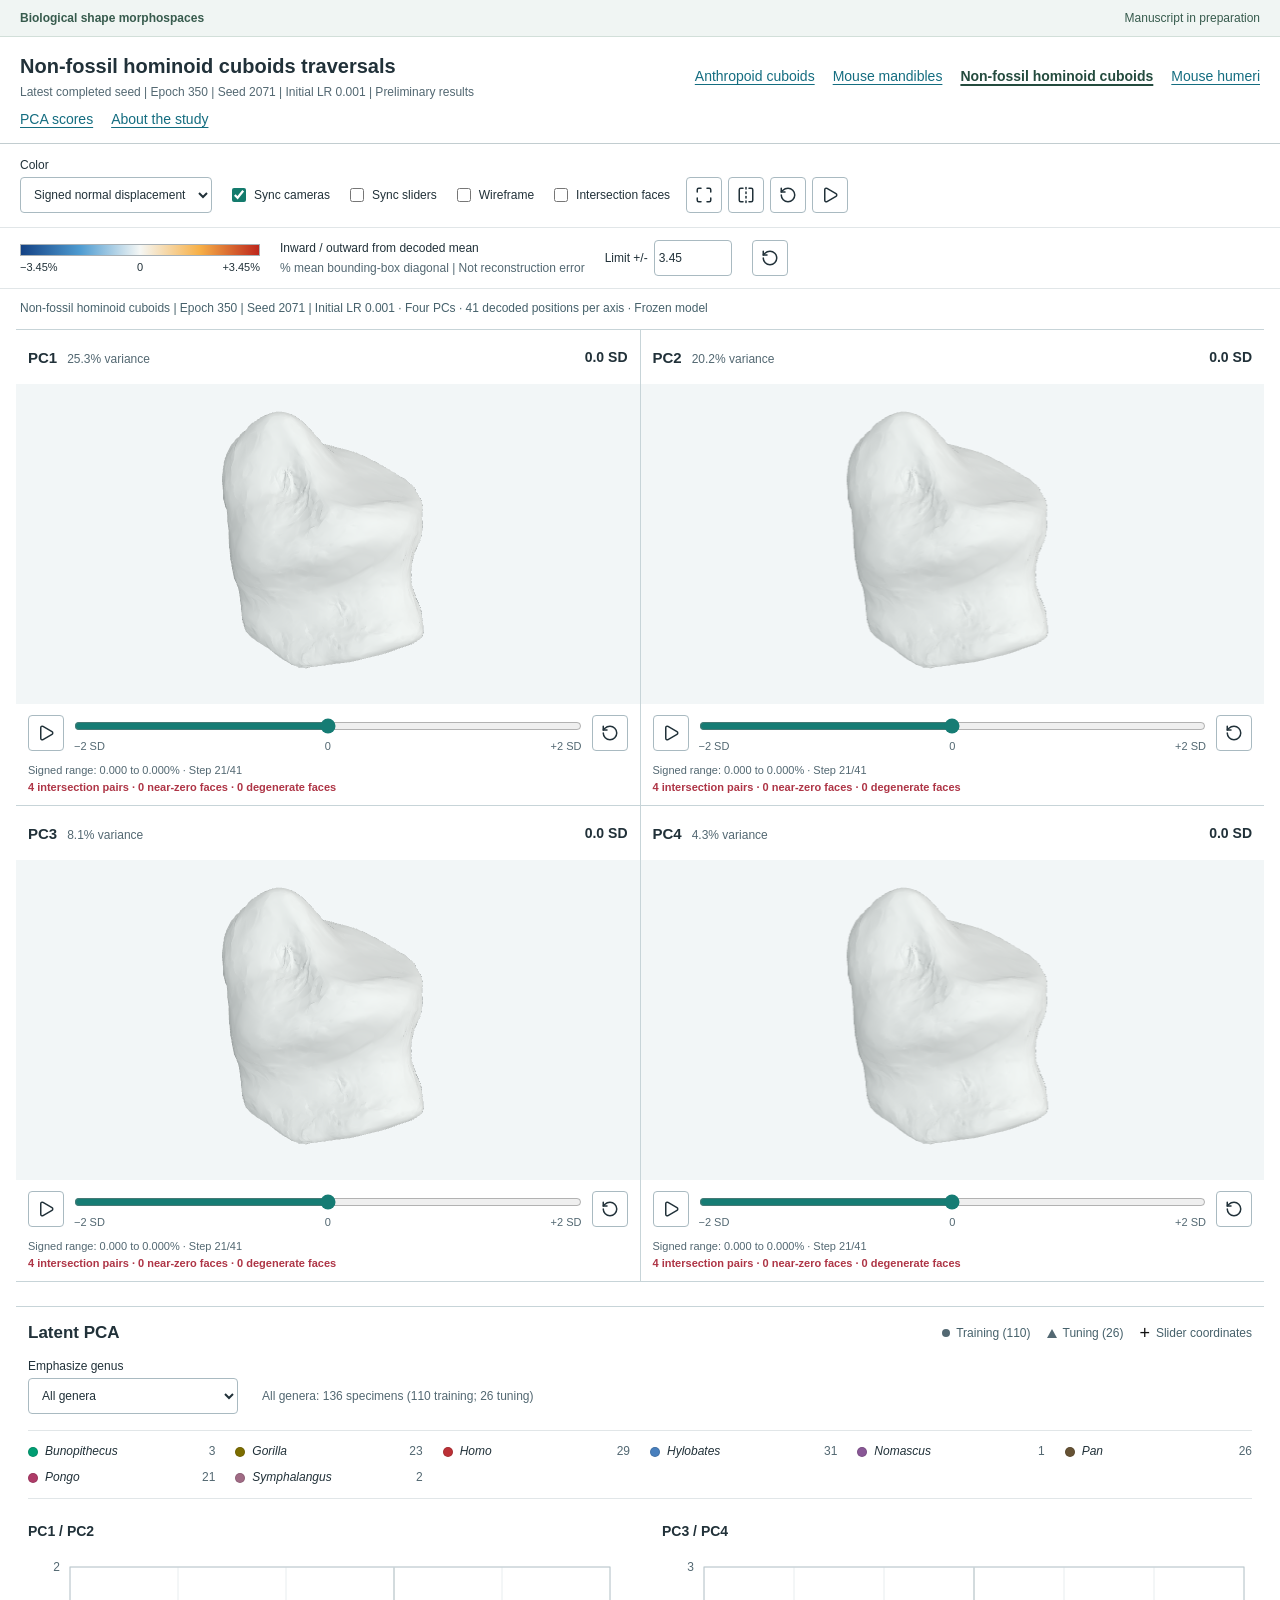
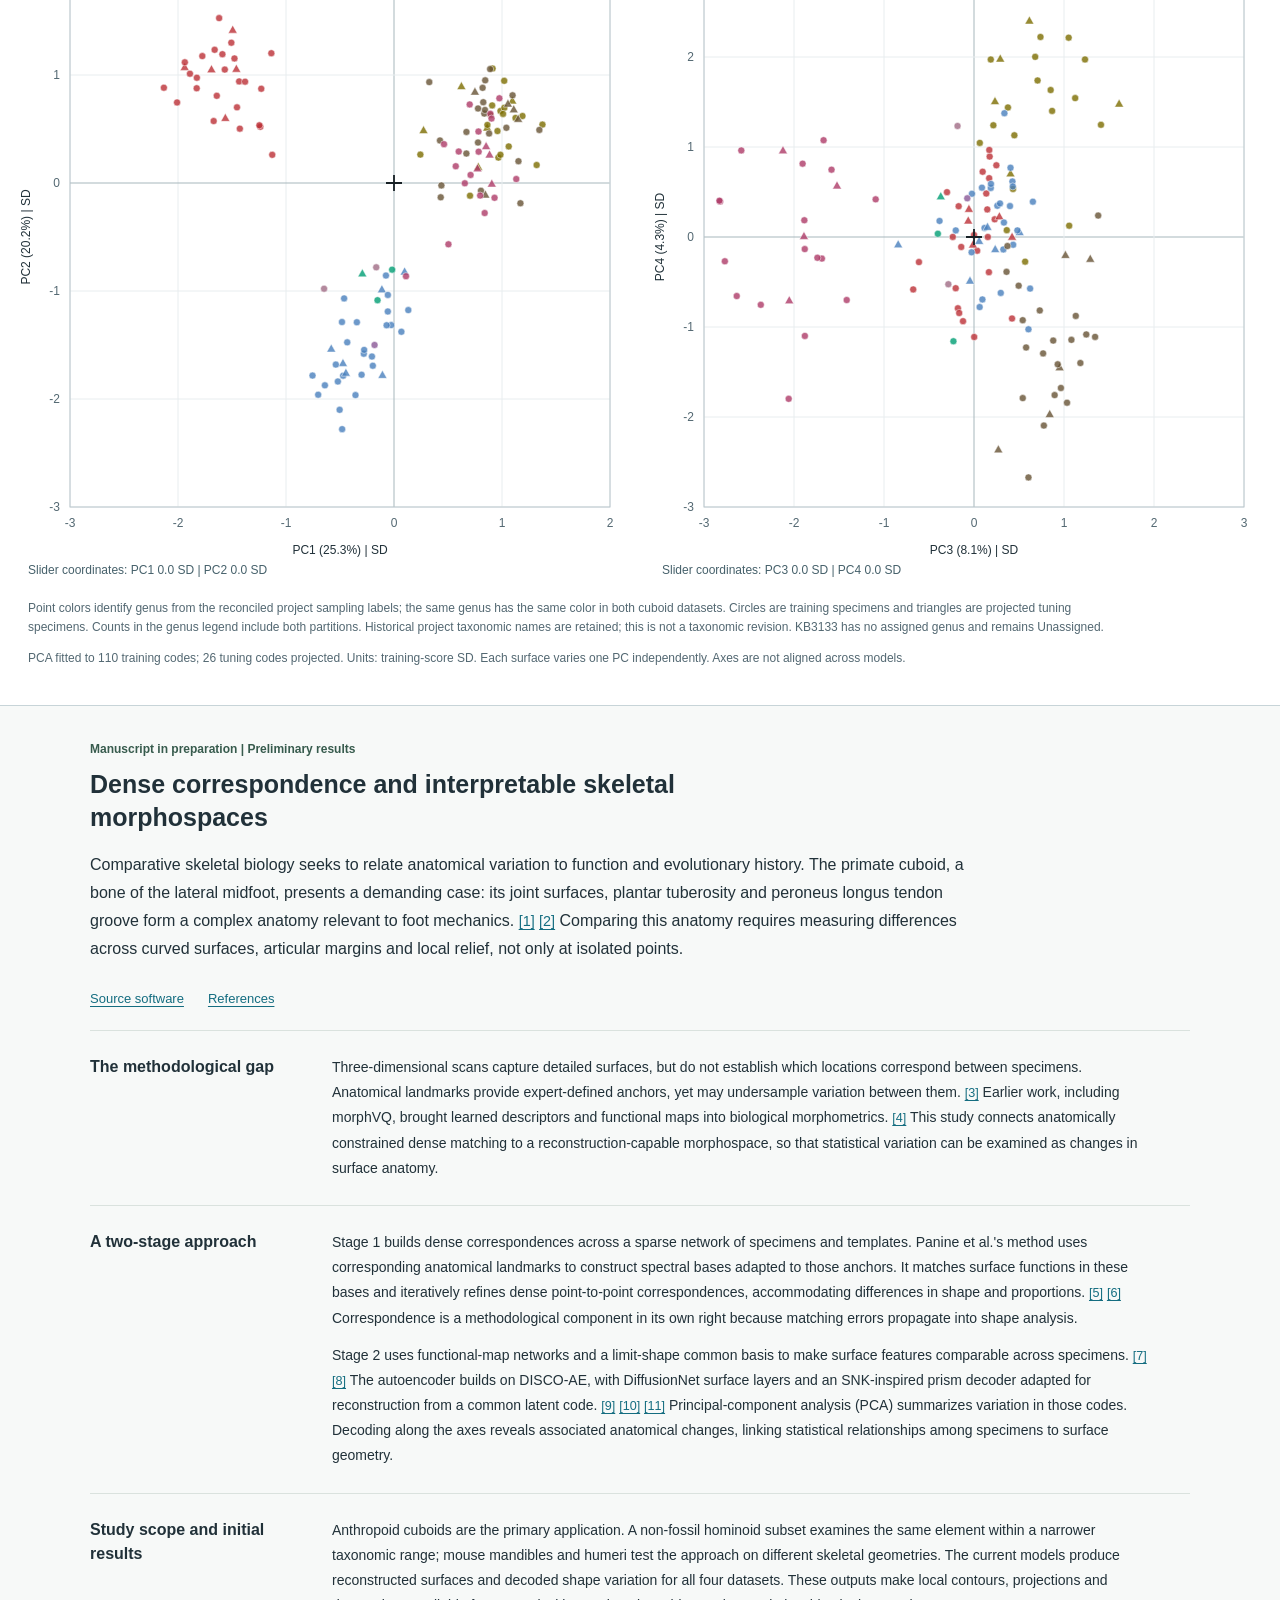
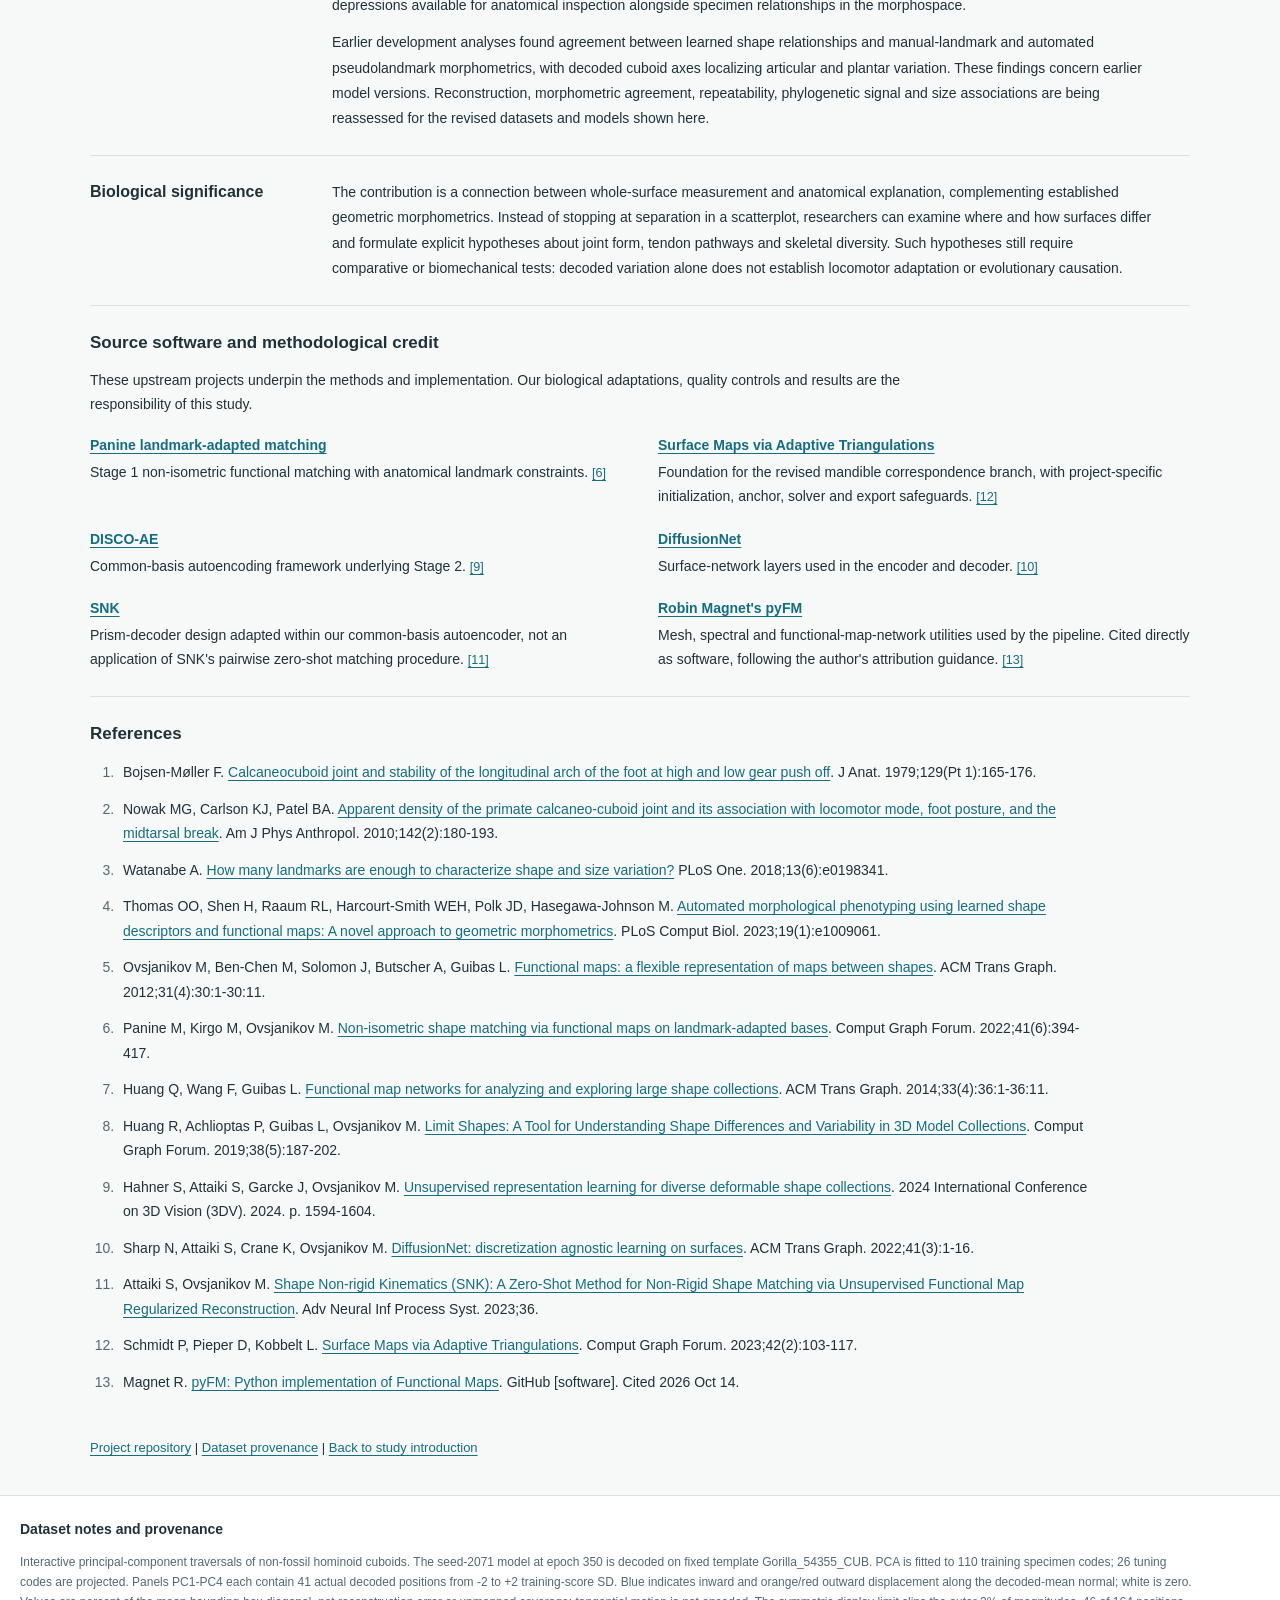
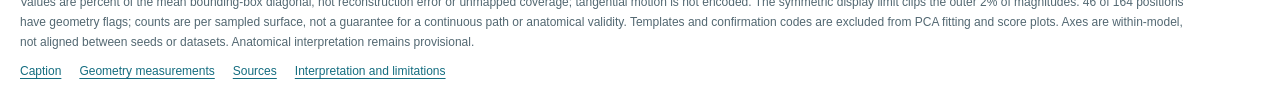
==== commit 700b7e79: "Focus public repository on current results and viewer source" ====
--- a/site/hominoids/viewer/index.html
+++ b/site/hominoids/viewer/index.html
@@ -98,7 +98,7 @@
     <h2>Dataset notes and provenance</h2>
     <p>Interactive principal-component traversals of non-fossil hominoid cuboids. The seed-2071 model at epoch 350 is decoded on fixed template Gorilla_54355_CUB. PCA is fitted to 110 training specimen codes; 26 tuning codes are projected. Panels PC1-PC4 each contain 41 actual decoded positions from -2 to +2 training-score SD. Blue indicates inward and orange/red outward displacement along the decoded-mean normal; white is zero. Values are percent of the mean bounding-box diagonal, not reconstruction error or unmapped coverage; tangential motion is not encoded. The symmetric display limit clips the outer 2% of magnitudes. 46 of 164 positions have geometry flags; counts are per sampled surface, not a guarantee for a continuous path or anatomical validity. Templates and confirmation codes are excluded from PCA fitting and score plots. Axes are within-model, not aligned between seeds or datasets. Anatomical interpretation remains provisional.
 </p>
-    <nav aria-label="Evidence"><a href="../traversals/caption.txt">Caption</a><a href="../traversals/geometry.csv">Geometry measurements</a><a href="../traversals/provenance.json">Sources</a><a href="../traversals/QA.txt">Quality checks</a></nav>
+    <nav aria-label="Evidence"><a href="../traversals/caption.txt">Caption</a><a href="../traversals/geometry.csv">Geometry measurements</a><a href="../traversals/provenance.json">Sources</a><a href="../traversals/limitations.txt">Interpretation and limitations</a></nav>
   </footer>
   <script src="vendor/lucide.min.js"></script>
   <script type="module" src="traversals.js?v=presentation-20261014"></script>
